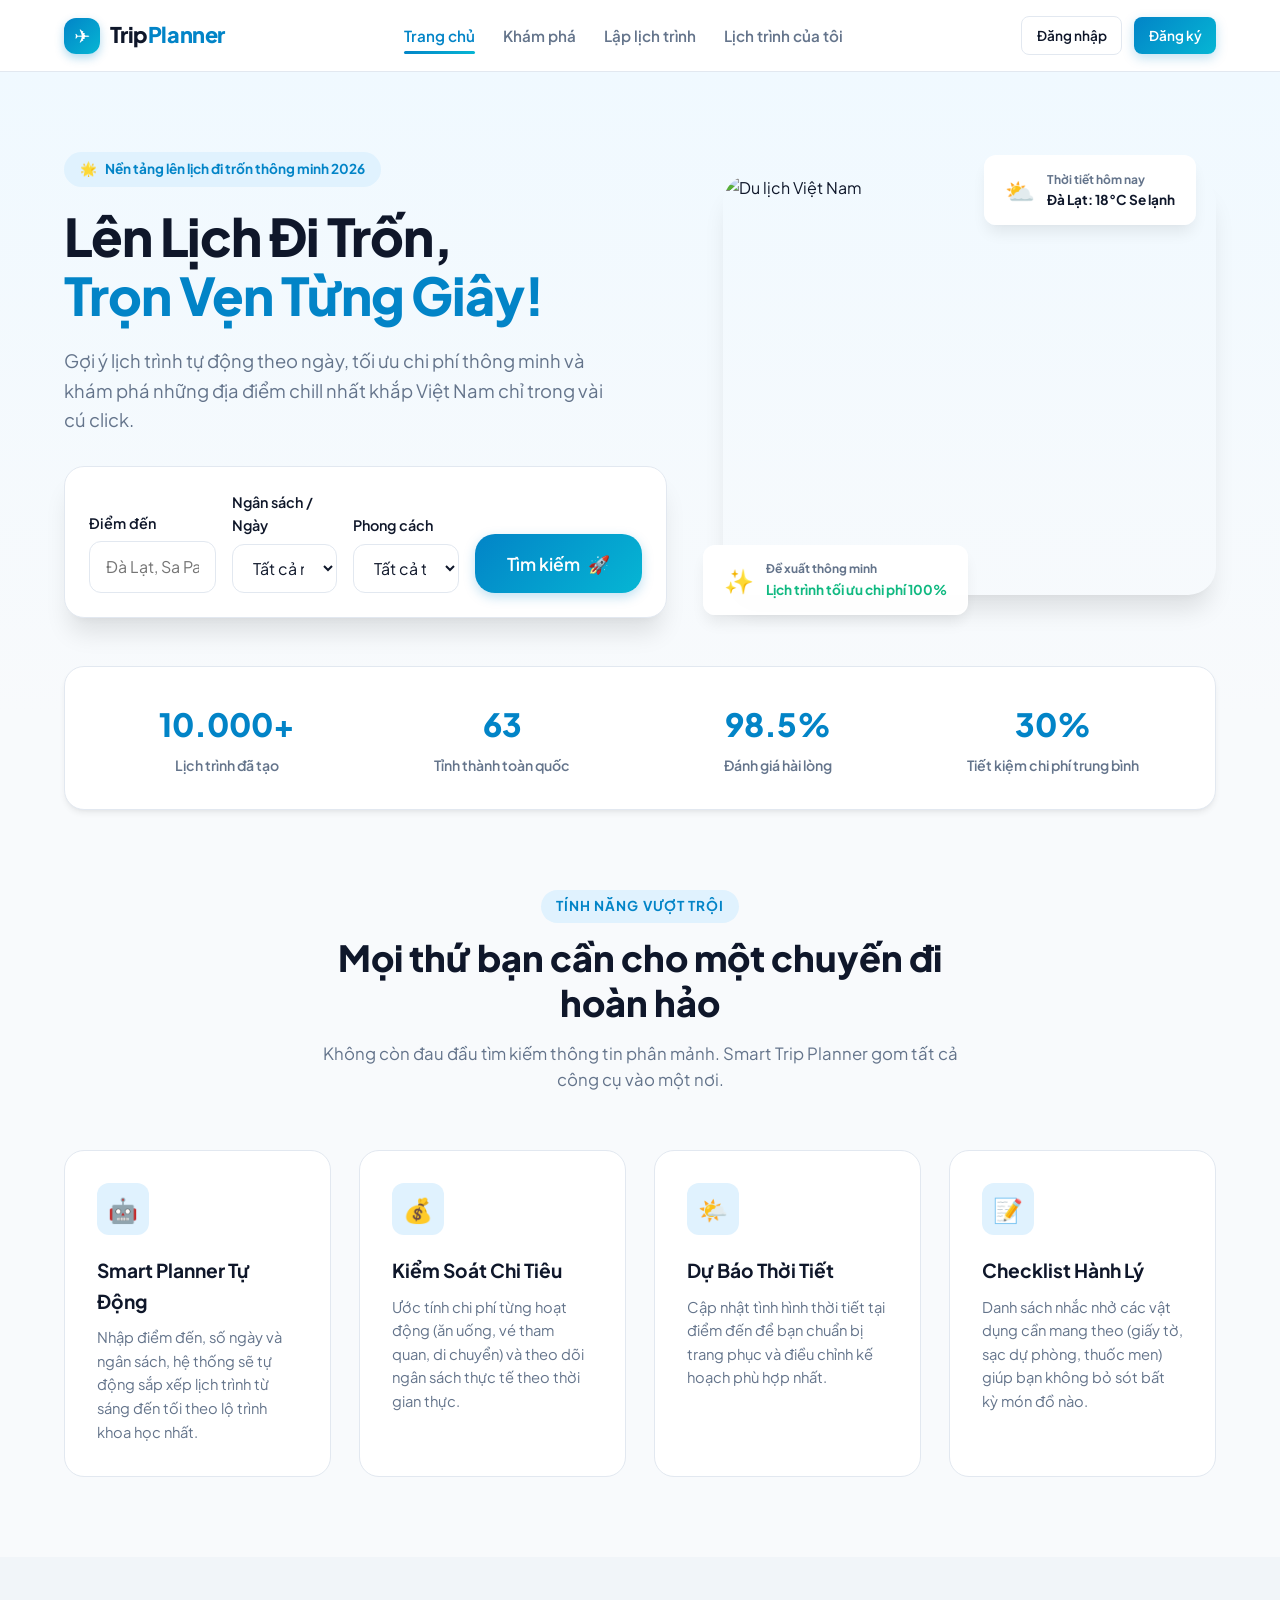
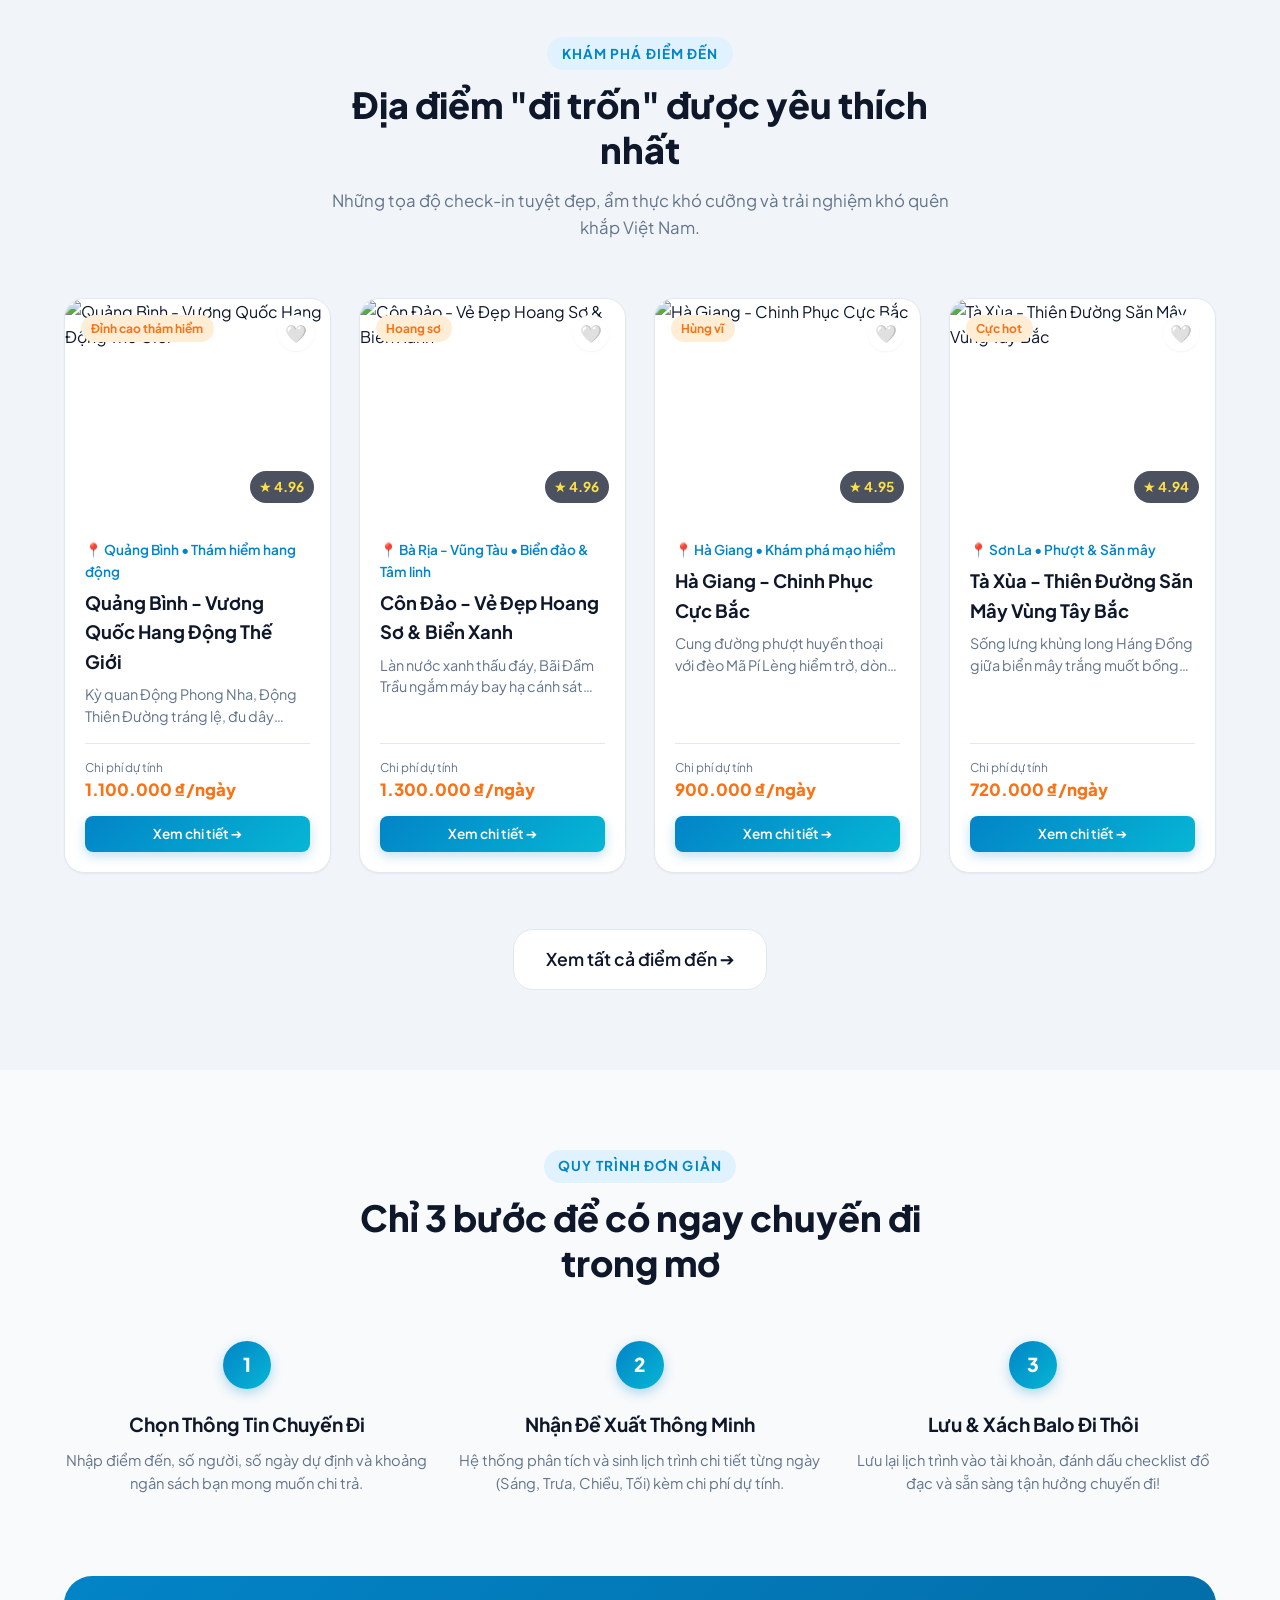
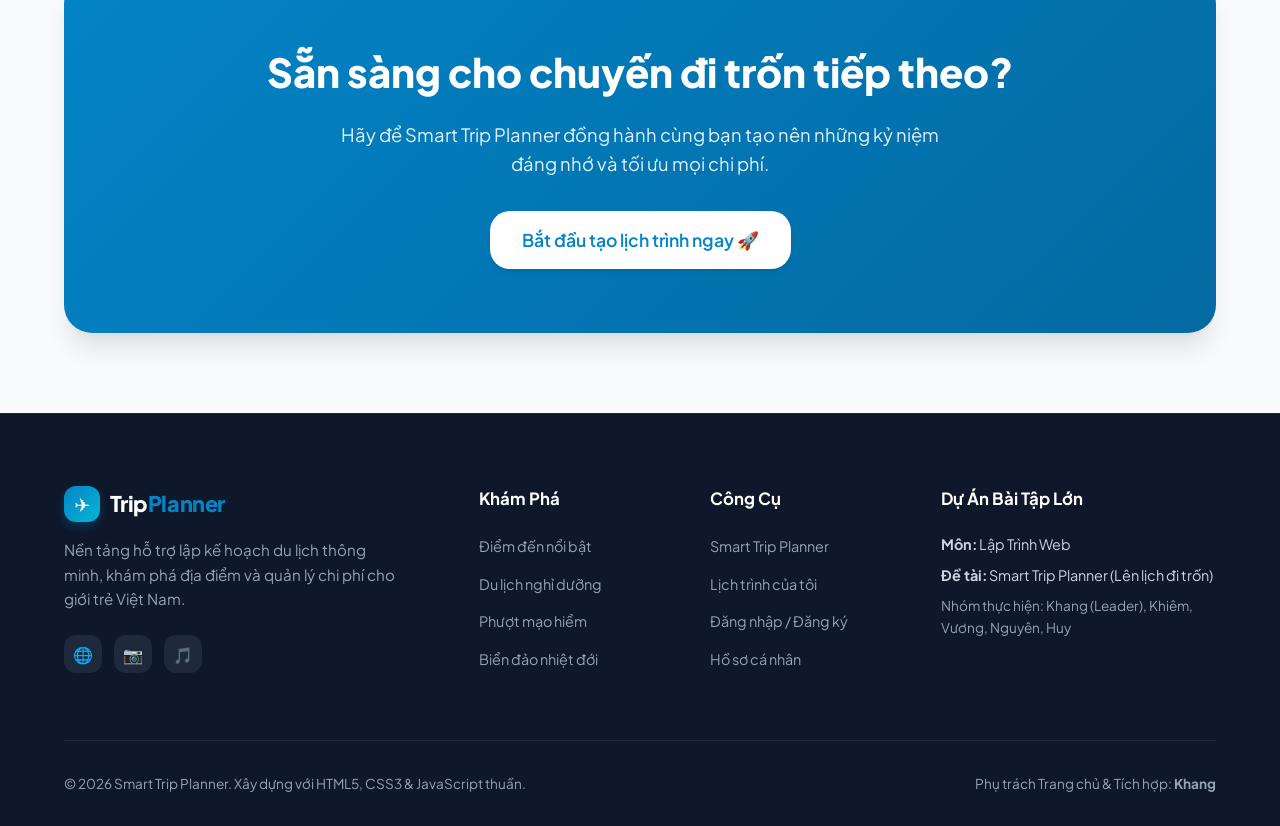
==== index.html @ 2b62d560 "Initial commit - Smart Trip Planner" ====
<!DOCTYPE html>
<html lang="vi">
<!-- ==============================================================================
     DỰ ÁN: SMART TRIP PLANNER (LÊN LỊCH ĐI TRỐN)
     FILE: index.html
     NGƯỜI PHỤ TRÁCH: Khang (Trưởng nhóm - STT 1 - Trang chủ & Quản lý Tích hợp)
     ============================================================================== -->
<head>
  <meta charset="UTF-8">
  <meta name="viewport" content="width=device-width, initial-scale=1.0">
  <meta name="description" content="Smart Trip Planner - Ứng dụng lên lịch đi trốn thông minh, gợi ý lịch trình tự động theo ngày, tối ưu chi phí và khám phá các điểm đến hot nhất Việt Nam.">
  <title>Smart Trip Planner - Lên Lịch Đi Trốn Thông Minh</title>
  
  <!-- CSS Stylesheets -->
  <link rel="stylesheet" href="assets/css/style.css">
  <link rel="stylesheet" href="assets/css/animation.css">
  <link rel="stylesheet" href="assets/css/responsive.css">
  <style>
    /* Ép khung "Điểm đến nổi bật" trang chủ hiện đúng 4 cột trên 1 hàng, không bị lệch dòng */
    #featuredGrid {
      grid-template-columns: repeat(4, 1fr) !important;
    }
    @media (max-width: 1024px) {
      #featuredGrid {
        grid-template-columns: repeat(2, 1fr) !important;
      }
    }
    @media (max-width: 480px) {
      #featuredGrid {
        grid-template-columns: 1fr !important;
      }
    }
    /* Card trong khung này hẹp hơn bình thường (4 cột/hàng) nên xếp Giá và nút dọc
       thay vì ngang, tránh bị dính chữ vào nhau */
    #featuredGrid .card-footer {
      flex-direction: column;
      align-items: stretch;
      gap: 0.75rem;
    }
    #featuredGrid .card-footer .btn {
      width: 100%;
      text-align: center;
    }
  </style>
  <link rel="stylesheet" href="assets/css/home.css">
</head>
<body>

  <!-- ================= HEADER & NAVBAR (Khang) ================= -->
  <header class="site-header" id="siteHeader">
    <div class="container">
      <nav class="navbar">
        <a href="index.html" class="brand-logo" id="brandLogo">
          <div class="logo-icon">✈️</div>
          <span>Trip<span>Planner</span></span>
        </a>

        <ul class="nav-links" id="navLinks">
          <li><a href="index.html" class="nav-link active">Trang chủ</a></li>
          <li><a href="destinations.html" class="nav-link">Khám phá</a></li>
          <li><a href="planner.html" class="nav-link">Lập lịch trình</a></li>
          <li><a href="itinerary.html" class="nav-link">Lịch trình của tôi</a></li>
          
          <!-- Mobile Actions -->
          <li class="mobile-actions">
            <a href="login.html" class="btn btn-outline btn-sm">Đăng nhập</a>
            <a href="register.html" class="btn btn-primary btn-sm">Đăng ký</a>
          </li>
        </ul>

        <div class="nav-actions">
          <!-- Populated by main.js (Auth state) -->
          <a href="login.html" class="btn btn-outline btn-sm">Đăng nhập</a>
          <a href="register.html" class="btn btn-primary btn-sm">Đăng ký</a>
        </div>

        <button class="mobile-toggle" aria-label="Toggle navigation">☰</button>
      </nav>
    </div>
  </header>

  <!-- ================= MAIN CONTENT (Khang) ================= -->
  <main>
    <!-- HERO SECTION -->
    <section class="hero-section">
      <div class="container">
        <div class="hero-wrapper">
          <div class="hero-content">
            <div class="hero-badge animate-fade-in-up">
              <span>🌟</span> Nền tảng lên lịch đi trốn thông minh 2026
            </div>
            <h1 class="hero-title animate-fade-in-up delay-100">
              Lên Lịch Đi Trốn,<br><span>Trọn Vẹn Từng Giây!</span>
            </h1>
            <p class="hero-desc animate-fade-in-up delay-200">
              Gợi ý lịch trình tự động theo ngày, tối ưu chi phí thông minh và khám phá những địa điểm chill nhất khắp Việt Nam chỉ trong vài cú click.
            </p>

            <!-- Quick Search Bar -->
            <div class="search-box-card animate-fade-in-up delay-300">
              <form id="heroSearchForm">
                <div class="search-inputs-grid">
                  <div class="form-group" style="margin-bottom: 0;">
                    <label class="form-label" for="heroDestinationInput">Điểm đến</label>
                    <input type="text" id="heroDestinationInput" class="form-control" placeholder="Đà Lạt, Sa Pa, Phú Quốc...">
                  </div>

                  <div class="form-group" style="margin-bottom: 0;">
                    <label class="form-label" for="heroBudgetSelect">Ngân sách / Ngày</label>
                    <select id="heroBudgetSelect" class="form-control">
                      <option value="">Tất cả mức giá</option>
                      <option value="700000">Dưới 700.000 đ (Tiết kiệm)</option>
                      <option value="1000000">700k - 1.000.000 đ (Vừa phải)</option>
                      <option value="2000000">Trên 1.000.000 đ (Thoải mái)</option>
                    </select>
                  </div>

                  <div class="form-group" style="margin-bottom: 0;">
                    <label class="form-label" for="heroStyleSelect">Phong cách</label>
                    <select id="heroStyleSelect" class="form-control">
                      <option value="all">Tất cả thể loại</option>
                      <option value="chill">☕ Nghỉ dưỡng / Chill</option>
                      <option value="adventure">🏍️ Khám phá / Phượt</option>
                      <option value="beach">🏖️ Biển đảo</option>
                      <option value="nature">⛰️ Thiên nhiên / Núi</option>
                    </select>
                  </div>

                  <button type="submit" class="btn btn-primary btn-lg" id="btnHeroSearch">
                    <span>Tìm kiếm</span> 🚀
                  </button>
                </div>
              </form>
            </div>
          </div>

          <!-- Hero Image Media -->
          <div class="hero-visual animate-fade-in delay-200">
            <div class="floating-card floating-card-1 animate-float">
              <span style="font-size: 1.5rem;">⛅</span>
              <div>
                <div style="color: var(--text-muted); font-size: 0.75rem;">Thời tiết hôm nay</div>
                <div style="color: var(--text-main);">Đà Lạt: 18°C Se lạnh</div>
              </div>
            </div>

            <img src="https://images.unsplash.com/photo-1528127269322-539801943592?auto=format&fit=crop&w=800&q=80" alt="Du lịch Việt Nam" class="hero-image-main">

            <div class="floating-card floating-card-2 animate-float" style="animation-delay: -2s;">
              <span style="font-size: 1.5rem;">✨</span>
              <div>
                <div style="color: var(--text-muted); font-size: 0.75rem;">Đề xuất thông minh</div>
                <div style="color: var(--secondary);">Lịch trình tối ưu chi phí 100%</div>
              </div>
            </div>
          </div>
        </div>
      </div>
    </section>

    <!-- STATS BANNER -->
    <div class="container">
      <div class="stats-bar">
        <div>
          <div class="stat-box-num">10.000+</div>
          <div class="stat-box-desc">Lịch trình đã tạo</div>
        </div>
        <div>
          <div class="stat-box-num">63</div>
          <div class="stat-box-desc">Tỉnh thành toàn quốc</div>
        </div>
        <div>
          <div class="stat-box-num">98.5%</div>
          <div class="stat-box-desc">Đánh giá hài lòng</div>
        </div>
        <div>
          <div class="stat-box-num">30%</div>
          <div class="stat-box-desc">Tiết kiệm chi phí trung bình</div>
        </div>
      </div>
    </div>

    <!-- SECTION: TÍNH NĂNG NỔI BẬT -->
    <section class="section" id="features">
      <div class="container">
        <div class="section-header">
          <div class="section-tag">Tính Năng Vượt Trội</div>
          <h2 class="section-title">Mọi thứ bạn cần cho một chuyến đi hoàn hảo</h2>
          <p class="section-subtitle">Không còn đau đầu tìm kiếm thông tin phân mảnh. Smart Trip Planner gom tất cả công cụ vào một nơi.</p>
        </div>

        <div class="destination-grid" style="grid-template-columns: repeat(auto-fit, minmax(250px, 1fr));">
          <div class="feature-card">
            <div class="feature-icon">🤖</div>
            <h3 class="feature-title">Smart Planner Tự Động</h3>
            <p class="feature-desc">Nhập điểm đến, số ngày và ngân sách, hệ thống sẽ tự động sắp xếp lịch trình từ sáng đến tối theo lộ trình khoa học nhất.</p>
          </div>

          <div class="feature-card">
            <div class="feature-icon">💰</div>
            <h3 class="feature-title">Kiểm Soát Chi Tiêu</h3>
            <p class="feature-desc">Ước tính chi phí từng hoạt động (ăn uống, vé tham quan, di chuyển) và theo dõi ngân sách thực tế theo thời gian thực.</p>
          </div>

          <div class="feature-card">
            <div class="feature-icon">🌤️</div>
            <h3 class="feature-title">Dự Báo Thời Tiết</h3>
            <p class="feature-desc">Cập nhật tình hình thời tiết tại điểm đến để bạn chuẩn bị trang phục và điều chỉnh kế hoạch phù hợp nhất.</p>
          </div>

          <div class="feature-card">
            <div class="feature-icon">📝</div>
            <h3 class="feature-title">Checklist Hành Lý</h3>
            <p class="feature-desc">Danh sách nhắc nhở các vật dụng cần mang theo (giấy tờ, sạc dự phòng, thuốc men) giúp bạn không bỏ sót bất kỳ món đồ nào.</p>
          </div>
        </div>
      </div>
    </section>

    <!-- SECTION: ĐIỂM ĐẾN NỔI BẬT -->
    <section class="section section-alt" id="featuredDestinations">
      <div class="container">
        <div class="section-header">
          <div class="section-tag">Khám Phá Điểm Đến</div>
          <h2 class="section-title">Địa điểm "đi trốn" được yêu thích nhất</h2>
          <p class="section-subtitle">Những tọa độ check-in tuyệt đẹp, ẩm thực khó cưỡng và trải nghiệm khó quên khắp Việt Nam.</p>
        </div>

        <!-- Destination Cards Render Container -->
        <div class="destination-grid" id="featuredGrid">
          <!-- Will be rendered by JavaScript from data.js -->
        </div>

        <div style="text-align: center; margin-top: 3.5rem;">
          <a href="destinations.html" class="btn btn-outline btn-lg" id="btnExploreMore">
            Xem tất cả điểm đến ➔
          </a>
        </div>
      </div>
    </section>

    <!-- SECTION: 3 BƯỚC LÊN LỊCH TRÌNH -->
    <section class="section">
      <div class="container">
        <div class="section-header">
          <div class="section-tag">Quy Trình Đơn Giản</div>
          <h2 class="section-title">Chỉ 3 bước để có ngay chuyến đi trong mơ</h2>
        </div>

        <div class="destination-grid" style="grid-template-columns: repeat(auto-fit, minmax(260px, 1fr));">
          <div class="step-item">
            <div class="step-number">1</div>
            <h3 class="feature-title">Chọn Thông Tin Chuyến Đi</h3>
            <p class="feature-desc">Nhập điểm đến, số người, số ngày dự định và khoảng ngân sách bạn mong muốn chi trả.</p>
          </div>

          <div class="step-item">
            <div class="step-number">2</div>
            <h3 class="feature-title">Nhận Đề Xuất Thông Minh</h3>
            <p class="feature-desc">Hệ thống phân tích và sinh lịch trình chi tiết từng ngày (Sáng, Trưa, Chiều, Tối) kèm chi phí dự tính.</p>
          </div>

          <div class="step-item">
            <div class="step-number">3</div>
            <h3 class="feature-title">Lưu & Xách Balo Đi Thôi</h3>
            <p class="feature-desc">Lưu lại lịch trình vào tài khoản, đánh dấu checklist đồ đạc và sẵn sàng tận hưởng chuyến đi!</p>
          </div>
        </div>
      </div>
    </section>

    <!-- SECTION: CTA BANNER -->
    <section class="section" style="padding-top: 0;">
      <div class="container">
        <div class="cta-banner">
          <h2 style="font-size: 2.5rem; font-weight: 800; margin-bottom: 1rem;">
            Sẵn sàng cho chuyến đi trốn tiếp theo?
          </h2>
          <p style="font-size: 1.15rem; max-width: 600px; margin: 0 auto 2rem auto; opacity: 0.9;">
            Hãy để Smart Trip Planner đồng hành cùng bạn tạo nên những kỷ niệm đáng nhớ và tối ưu mọi chi phí.
          </p>
          <a href="planner.html" class="btn btn-white btn-lg" id="btnCtaPlanNow">
            Bắt đầu tạo lịch trình ngay 🚀
          </a>
        </div>
      </div>
    </section>
  </main>

  <!-- ================= FOOTER (Khang) ================= -->
  <footer class="site-footer">
    <div class="container">
      <div class="footer-grid">
        <div class="footer-col footer-brand">
          <a href="index.html" class="brand-logo">
            <div class="logo-icon">✈️</div>
            <span>Trip<span>Planner</span></span>
          </a>
          <p class="footer-desc">
            Nền tảng hỗ trợ lập kế hoạch du lịch thông minh, khám phá địa điểm và quản lý chi phí cho giới trẻ Việt Nam.
          </p>
          <div class="footer-socials">
            <a href="#" class="social-btn" title="Facebook">🌐</a>
            <a href="#" class="social-btn" title="Instagram">📷</a>
            <a href="#" class="social-btn" title="TikTok">🎵</a>
          </div>
        </div>

        <div class="footer-col">
          <h4 class="footer-heading">Khám Phá</h4>
          <ul class="footer-links">
            <li><a href="destinations.html">Điểm đến nổi bật</a></li>
            <li><a href="destinations.html?category=chill">Du lịch nghỉ dưỡng</a></li>
            <li><a href="destinations.html?category=adventure">Phượt mạo hiểm</a></li>
            <li><a href="destinations.html?category=beach">Biển đảo nhiệt đới</a></li>
          </ul>
        </div>

        <div class="footer-col">
          <h4 class="footer-heading">Công Cụ</h4>
          <ul class="footer-links">
            <li><a href="planner.html">Smart Trip Planner</a></li>
            <li><a href="itinerary.html">Lịch trình của tôi</a></li>
            <li><a href="login.html">Đăng nhập / Đăng ký</a></li>
            <li><a href="profile.html">Hồ sơ cá nhân</a></li>
          </ul>
        </div>

        <div class="footer-col">
          <h4 class="footer-heading">Dự Án Bài Tập Lớn</h4>
          <p style="font-size: 0.9rem; margin-bottom: 0.5rem; color: #cbd5e1;"><strong>Môn:</strong> Lập Trình Web</p>
          <p style="font-size: 0.9rem; margin-bottom: 0.5rem; color: #cbd5e1;"><strong>Đề tài:</strong> Smart Trip Planner (Lên lịch đi trốn)</p>
          <p style="font-size: 0.85rem; color: #94a3b8;">Nhóm thực hiện: Khang (Leader), Khiêm, Vương, Nguyên, Huy</p>
        </div>
      </div>

      <div class="footer-bottom">
        <p>&copy; 2026 Smart Trip Planner. Xây dựng với HTML5, CSS3 & JavaScript thuần.</p>
        <p>Phụ trách Trang chủ & Tích hợp: <strong>Khang</strong></p>
      </div>
    </div>
  </footer>

  <!-- Scripts -->
  <script src="assets/js/data.js"></script>
  <script src="assets/js/main.js"></script>
  <script>
    // Render featured destinations with favorite toggle
    document.addEventListener('DOMContentLoaded', async () => {
      const grid = document.getElementById('featuredGrid');
      if (!grid || !window.TripDataService) return;

      grid.innerHTML = '<p style="text-align:center; color: var(--text-muted); grid-column: 1 / -1;">Đang tải dữ liệu...</p>';

      // Lấy 4 điểm đến có rating cao nhất để làm nổi bật trên trang chủ
      const allDestinations = await TripDataService.getAllDestinations();
      const destinations = [...allDestinations]
        .sort((a, b) => b.rating - a.rating)
        .slice(0, 4);

      const favIds = await TripDataService.getFavorites();

      grid.innerHTML = destinations.map(item => {
        const isFav = Array.isArray(favIds) && favIds.includes(item.id);
        return `
          <article class="card destination-card hover-lift animate-fade-in">
            <div class="card-media">
              <span class="badge badge-accent card-badge">${escapeHtml(item.badge)}</span>
              <button class="btn-fav card-fav-btn ${isFav ? 'active' : ''}" onclick="toggleFavCard(event, '${item.id}')" title="Thêm vào yêu thích">
                ${isFav ? '❤️' : '🤍'}
              </button>
              <span class="card-rating">★ ${item.rating}</span>
              <img src="${item.image}" alt="${escapeHtml(item.name)}" loading="lazy">
            </div>
            <div class="card-body">
              <div class="card-location">📍 ${escapeHtml(item.city)} &bull; ${escapeHtml(item.categoryName)}</div>
              <h3 class="card-title">${escapeHtml(item.name)}</h3>
              <p class="card-desc">${escapeHtml(item.description)}</p>
              <div class="card-footer">
                <div class="card-price">
                  <span class="price-label">Chi phí dự tính</span>
                  <span class="price-value">${formatVND(item.avgCostPerDay)}/ngày</span>
                </div>
                <a href="destination-detail.html?id=${item.id}" class="btn btn-primary btn-sm">Xem chi tiết ➔</a>
              </div>
            </div>
          </article>
        `;
      }).join('');
    });

    async function toggleFavCard(e, destId) {
      e.preventDefault();
      e.stopPropagation();
      const btn = e.currentTarget;
      const isNowFav = await TripDataService.toggleFavorite(destId);
      btn.classList.toggle('active', isNowFav);
      btn.innerHTML = isNowFav ? '❤️' : '🤍';
      showToast(isNowFav ? 'Đã thêm vào danh sách yêu thích!' : 'Đã xóa khỏi danh sách yêu thích!', 'info');
    }
  </script>
</body>
</html>
---- assets/css/style.css ----
/**
 * ==============================================================================
 * DỰ ÁN: SMART TRIP PLANNER (LÊN LỊCH ĐI TRỐN)
 * FILE: assets/css/style.css
 * NGƯỜI PHỤ TRÁCH: Khang (Trưởng nhóm - STT 1 - Kiến trúc & CSS Design System)
 * ==============================================================================
 * Định nghĩa toàn bộ Design System, màu sắc, typography, components:
 * Buttons, Cards, Modals, Forms, Gallery, Weather Widget, Star Ratings,
 * Checklist, Expense Tracker và Tối ưu In ấn (@media print).
 */

@import url('https://fonts.googleapis.com/css2?family=Plus+Jakarta+Sans:ital,wght@0,300;0,400;0,500;0,600;0,700;0,800;1,400&display=swap');

/* --- CSS VARIABLES & TOKENS --- */
:root {
  /* Brand Colors */
  --primary: #0284c7;
  --primary-hover: #0369a1;
  --primary-light: #e0f2fe;
  --primary-gradient: linear-gradient(135deg, #0284c7 0%, #06b6d4 100%);
  
  --secondary: #10b981;
  --secondary-hover: #059669;
  --secondary-light: #d1fae5;
  
  --accent: #f97316;
  --accent-hover: #ea580c;
  --accent-light: #ffedd5;
  
  /* Neutral Colors */
  --bg-main: #f8fafc;
  --bg-surface: #ffffff;
  --bg-alt: #f1f5f9;
  
  --text-main: #0f172a;
  --text-muted: #64748b;
  --text-subtle: #94a3b8;
  --text-white: #ffffff;
  
  --border-light: #e2e8f0;
  --border-focus: #38bdf8;
  
  /* Status Colors */
  --success: #22c55e;
  --warning: #f59e0b;
  --danger: #ef4444;
  --info: #3b82f6;

  /* Typography */
  --font-family: 'Plus Jakarta Sans', system-ui, -apple-system, BlinkMacSystemFont, 'Segoe UI', Roboto, sans-serif;
  
  /* Spacing */
  --container-max: 1200px;
  --header-height: 72px;
  --radius-sm: 8px;
  --radius-md: 12px;
  --radius-lg: 20px;
  --radius-full: 9999px;

  /* Shadows */
  --shadow-sm: 0 1px 2px 0 rgb(0 0 0 / 0.05);
  --shadow-md: 0 4px 6px -1px rgb(0 0 0 / 0.07), 0 2px 4px -2px rgb(0 0 0 / 0.05);
  --shadow-lg: 0 10px 15px -3px rgb(0 0 0 / 0.08), 0 4px 6px -4px rgb(0 0 0 / 0.03);
  --shadow-xl: 0 20px 25px -5px rgb(0 0 0 / 0.1), 0 8px 10px -6px rgb(0 0 0 / 0.04);
  --shadow-card-hover: 0 20px 30px -10px rgba(2, 132, 199, 0.15);

  /* Transitions */
  --transition-fast: 0.15s ease;
  --transition-normal: 0.25s cubic-bezier(0.4, 0, 0.2, 1);
  --transition-slow: 0.4s cubic-bezier(0.4, 0, 0.2, 1);
}

/* --- RESET & BASE STYLES --- */
*, *::before, *::after {
  box-sizing: border-box;
  margin: 0;
  padding: 0;
}

html {
  scroll-behavior: smooth;
  font-size: 16px;
}

body {
  font-family: var(--font-family);
  background-color: var(--bg-main);
  color: var(--text-main);
  line-height: 1.6;
  -webkit-font-smoothing: antialiased;
  -moz-osx-font-smoothing: grayscale;
  min-height: 100vh;
  display: flex;
  flex-direction: column;
}

main {
  flex: 1;
}

a {
  color: inherit;
  text-decoration: none;
  transition: color var(--transition-fast);
}

img {
  max-width: 100%;
  height: auto;
  display: block;
}

button, input, select, textarea {
  font: inherit;
}

button {
  cursor: pointer;
  border: none;
  background: none;
}

ul, ol {
  list-style: none;
}

/* --- LAYOUT UTILITIES --- */
.container {
  width: 100%;
  max-width: var(--container-max);
  margin-left: auto;
  margin-right: auto;
  padding-left: 1.5rem;
  padding-right: 1.5rem;
}

.section {
  padding: 5rem 0;
}

.section-alt {
  background-color: var(--bg-alt);
}

.section-header {
  text-align: center;
  max-width: 640px;
  margin: 0 auto 3.5rem auto;
}

.section-tag {
  display: inline-block;
  font-size: 0.85rem;
  font-weight: 700;
  text-transform: uppercase;
  letter-spacing: 0.08em;
  color: var(--primary);
  background-color: var(--primary-light);
  padding: 0.35rem 0.9rem;
  border-radius: var(--radius-full);
  margin-bottom: 0.75rem;
}

.section-title {
  font-size: 2.25rem;
  font-weight: 800;
  line-height: 1.25;
  color: var(--text-main);
  margin-bottom: 1rem;
}

.section-subtitle {
  font-size: 1.05rem;
  color: var(--text-muted);
  line-height: 1.6;
}

/* --- BUTTONS --- */
.btn {
  display: inline-flex;
  align-items: center;
  justify-content: center;
  gap: 0.5rem;
  font-weight: 600;
  font-size: 0.95rem;
  padding: 0.75rem 1.5rem;
  border-radius: var(--radius-md);
  transition: all var(--transition-normal);
  text-align: center;
  white-space: nowrap;
}

.btn-primary {
  background: var(--primary-gradient);
  color: var(--text-white);
  box-shadow: 0 4px 12px rgba(2, 132, 199, 0.25);
}

.btn-primary:hover {
  background: linear-gradient(135deg, #0369a1 0%, #0891b2 100%);
  box-shadow: 0 6px 20px rgba(2, 132, 199, 0.35);
  transform: translateY(-2px);
}

.btn-secondary {
  background-color: var(--secondary);
  color: var(--text-white);
  box-shadow: 0 4px 12px rgba(16, 185, 129, 0.25);
}

.btn-secondary:hover {
  background-color: var(--secondary-hover);
  transform: translateY(-2px);
}

.btn-accent {
  background-color: var(--accent);
  color: var(--text-white);
  box-shadow: 0 4px 12px rgba(249, 115, 22, 0.3);
}

.btn-accent:hover {
  background-color: var(--accent-hover);
  transform: translateY(-2px);
}

.btn-outline {
  border: 1.5px solid var(--border-light);
  background-color: var(--bg-surface);
  color: var(--text-main);
}

.btn-outline:hover {
  border-color: var(--primary);
  color: var(--primary);
  background-color: var(--primary-light);
}

.btn-white {
  background-color: #ffffff;
  color: var(--primary);
  box-shadow: var(--shadow-md);
}

.btn-white:hover {
  background-color: #f8fafc;
  transform: translateY(-2px);
  box-shadow: var(--shadow-lg);
}

.btn-sm {
  padding: 0.45rem 0.9rem;
  font-size: 0.85rem;
  border-radius: var(--radius-sm);
}

.btn-lg {
  padding: 0.95rem 2rem;
  font-size: 1.1rem;
  border-radius: var(--radius-lg);
}

/* Nút Thả Tim Yêu Thích */
.btn-fav {
  width: 36px;
  height: 36px;
  border-radius: var(--radius-full);
  background: rgba(255, 255, 255, 0.9);
  backdrop-filter: blur(4px);
  color: #94a3b8;
  display: flex;
  align-items: center;
  justify-content: center;
  font-size: 1.1rem;
  transition: all var(--transition-fast);
  box-shadow: var(--shadow-sm);
  z-index: 5;
}

.btn-fav:hover {
  transform: scale(1.15);
  color: #ef4444;
}

.btn-fav.active {
  color: #ef4444;
  background: #ffffff;
  box-shadow: 0 4px 12px rgba(239, 68, 68, 0.3);
}

/* --- BADGES & TAGS --- */
.badge {
  display: inline-flex;
  align-items: center;
  gap: 0.3rem;
  font-size: 0.75rem;
  font-weight: 700;
  padding: 0.25rem 0.65rem;
  border-radius: var(--radius-full);
}

.badge-primary { background: var(--primary-light); color: var(--primary); }
.badge-secondary { background: var(--secondary-light); color: var(--secondary); }
.badge-accent { background: var(--accent-light); color: var(--accent); }
.badge-warning { background: #fef3c7; color: #b45309; }

/* --- HEADER & NAVBAR --- */
.site-header {
  position: sticky;
  top: 0;
  z-index: 1000;
  background-color: rgba(255, 255, 255, 0.95);
  backdrop-filter: blur(12px);
  border-bottom: 1px solid var(--border-light);
  height: var(--header-height);
  display: flex;
  align-items: center;
  transition: all var(--transition-normal);
}

.site-header.scrolled {
  box-shadow: var(--shadow-md);
  height: 64px;
}

.navbar {
  display: flex;
  align-items: center;
  justify-content: space-between;
  width: 100%;
}

.brand-logo {
  display: flex;
  align-items: center;
  gap: 0.6rem;
  font-size: 1.35rem;
  font-weight: 800;
  color: var(--text-main);
  letter-spacing: -0.02em;
}

.brand-logo .logo-icon {
  width: 36px;
  height: 36px;
  background: var(--primary-gradient);
  color: white;
  border-radius: var(--radius-md);
  display: flex;
  align-items: center;
  justify-content: center;
  font-size: 1.2rem;
  box-shadow: 0 4px 10px rgba(2, 132, 199, 0.3);
}

.brand-logo span span {
  color: var(--primary);
}

.nav-links {
  display: flex;
  align-items: center;
  gap: 1.75rem;
}

.nav-link {
  font-weight: 600;
  font-size: 0.95rem;
  color: var(--text-muted);
  position: relative;
  padding: 0.3rem 0;
}

.nav-link:hover, .nav-link.active {
  color: var(--primary);
}

.nav-link.active::after {
  content: '';
  position: absolute;
  bottom: -4px;
  left: 0;
  width: 100%;
  height: 2.5px;
  background: var(--primary-gradient);
  border-radius: var(--radius-full);
}

.nav-actions {
  display: flex;
  align-items: center;
  gap: 0.75rem;
}

.user-menu-btn {
  display: flex;
  align-items: center;
  gap: 0.5rem;
  padding: 0.35rem 0.75rem;
  background-color: var(--bg-alt);
  border-radius: var(--radius-full);
  font-weight: 600;
  font-size: 0.9rem;
}

.user-avatar {
  width: 32px;
  height: 32px;
  border-radius: var(--radius-full);
  background: var(--primary-gradient);
  color: white;
  display: flex;
  align-items: center;
  justify-content: center;
  font-weight: 700;
  font-size: 0.85rem;
}

.mobile-toggle {
  display: none;
  font-size: 1.5rem;
  color: var(--text-main);
  background: none;
  padding: 0.4rem;
}

.mobile-actions {
  display: none;
}

/* --- FOOTER --- */
.site-footer {
  background-color: #0f172a;
  color: #94a3b8;
  padding: 4.5rem 0 2rem 0;
  border-top: 1px solid #1e293b;
  margin-top: auto;
}

.footer-grid {
  display: grid;
  grid-template-columns: 2fr 1fr 1fr 1.5fr;
  gap: 3rem;
  margin-bottom: 3.5rem;
}

.footer-brand .brand-logo {
  color: #ffffff;
  margin-bottom: 1rem;
}

.footer-desc {
  font-size: 0.95rem;
  line-height: 1.6;
  margin-bottom: 1.5rem;
  max-width: 340px;
}

.footer-heading {
  color: #ffffff;
  font-size: 1.05rem;
  font-weight: 700;
  margin-bottom: 1.25rem;
}

.footer-links li {
  margin-bottom: 0.75rem;
}

.footer-links a {
  font-size: 0.9rem;
  color: #94a3b8;
  transition: color var(--transition-fast);
}

.footer-links a:hover {
  color: #38bdf8;
  padding-left: 4px;
}

.footer-socials {
  display: flex;
  gap: 0.75rem;
}

.social-btn {
  width: 38px;
  height: 38px;
  border-radius: var(--radius-md);
  background-color: #1e293b;
  color: #ffffff;
  display: flex;
  align-items: center;
  justify-content: center;
  transition: all var(--transition-fast);
}

.social-btn:hover {
  background-color: var(--primary);
  transform: translateY(-3px);
}

.footer-bottom {
  padding-top: 2rem;
  border-top: 1px solid #1e293b;
  display: flex;
  align-items: center;
  justify-content: space-between;
  font-size: 0.85rem;
}

/* --- CARDS & GRID COMPONENTS --- */
.card {
  background-color: var(--bg-surface);
  border-radius: var(--radius-lg);
  border: 1px solid var(--border-light);
  overflow: hidden;
  box-shadow: var(--shadow-sm);
  transition: all var(--transition-normal);
}

.card:hover {
  transform: translateY(-5px);
  box-shadow: var(--shadow-card-hover);
  border-color: #bae6fd;
}

.destination-grid {
  display: grid;
  grid-template-columns: repeat(auto-fill, minmax(280px, 1fr));
  gap: 1.75rem;
}

.destination-card {
  position: relative;
  display: flex;
  flex-direction: column;
}

.destination-card .card-media {
  position: relative;
  height: 220px;
  overflow: hidden;
}

.destination-card .card-media img {
  width: 100%;
  height: 100%;
  object-fit: cover;
  transition: transform var(--transition-slow);
}

.destination-card:hover .card-media img {
  transform: scale(1.06);
}

.destination-card .card-badge {
  position: absolute;
  top: 1rem;
  left: 1rem;
  z-index: 2;
}

.destination-card .card-fav-btn {
  position: absolute;
  top: 1rem;
  right: 1rem;
}

.destination-card .card-rating {
  position: absolute;
  bottom: 1rem;
  right: 1rem;
  background-color: rgba(15, 23, 42, 0.75);
  backdrop-filter: blur(6px);
  color: #fde047;
  font-weight: 700;
  font-size: 0.85rem;
  padding: 0.3rem 0.6rem;
  border-radius: var(--radius-full);
  display: flex;
  align-items: center;
  gap: 0.25rem;
}

.destination-card .card-body {
  padding: 1.25rem;
  display: flex;
  flex-direction: column;
  flex: 1;
}

.destination-card .card-location {
  display: flex;
  align-items: center;
  gap: 0.35rem;
  font-size: 0.85rem;
  color: var(--primary);
  font-weight: 600;
  margin-bottom: 0.35rem;
}

.destination-card .card-title {
  font-size: 1.15rem;
  font-weight: 700;
  margin-bottom: 0.5rem;
  color: var(--text-main);
}

.destination-card .card-desc {
  font-size: 0.9rem;
  color: var(--text-muted);
  line-height: 1.5;
  margin-bottom: 1rem;
  display: -webkit-box;
  -webkit-line-clamp: 2;
  -webkit-box-orient: vertical;
  overflow: hidden;
}

.destination-card .card-footer {
  margin-top: auto;
  padding-top: 0.85rem;
  border-top: 1px solid var(--border-light);
  display: flex;
  align-items: center;
  justify-content: space-between;
}

.destination-card .card-price {
  display: flex;
  flex-direction: column;
}

.destination-card .price-label {
  font-size: 0.75rem;
  color: var(--text-muted);
}

.destination-card .price-value {
  font-size: 1.05rem;
  font-weight: 800;
  color: var(--accent);
}

/* --- FORMS & INPUTS --- */
.form-group {
  margin-bottom: 1.25rem;
  display: flex;
  flex-direction: column;
  gap: 0.4rem;
}

.form-label {
  font-size: 0.9rem;
  font-weight: 600;
  color: var(--text-main);
}

.form-control {
  width: 100%;
  padding: 0.75rem 1rem;
  border: 1.5px solid var(--border-light);
  border-radius: var(--radius-md);
  background-color: var(--bg-surface);
  color: var(--text-main);
  transition: all var(--transition-fast);
  outline: none;
}

.form-control:focus {
  border-color: var(--border-focus);
  box-shadow: 0 0 0 3px rgba(56, 189, 248, 0.2);
}

/* --- STAR RATING COMPONENT --- */
.star-rating {
  display: inline-flex;
  gap: 0.35rem;
  font-size: 1.5rem;
  cursor: pointer;
  color: #cbd5e1;
}

.star-rating .star {
  transition: color var(--transition-fast);
}

.star-rating .star:hover,
.star-rating .star.selected {
  color: #f59e0b;
}

/* --- CHECKLIST COMPONENT --- */
.checklist-item {
  display: flex;
  align-items: center;
  gap: 0.75rem;
  padding: 0.75rem 1rem;
  background: var(--bg-surface);
  border: 1px solid var(--border-light);
  border-radius: var(--radius-md);
  margin-bottom: 0.6rem;
  transition: all var(--transition-fast);
}

.checklist-item.checked {
  background: var(--bg-alt);
  opacity: 0.7;
}

.checklist-item.checked .checklist-text {
  text-decoration: line-through;
  color: var(--text-muted);
}

.checklist-checkbox {
  width: 20px;
  height: 20px;
  accent-color: var(--secondary);
  cursor: pointer;
}

.progress-bar-wrap {
  background: #e2e8f0;
  border-radius: var(--radius-full);
  height: 10px;
  overflow: hidden;
  margin: 1rem 0;
}

.progress-bar-fill {
  height: 100%;
  background: var(--secondary);
  transition: width 0.4s ease;
}

/* --- PRINT OPTIMIZATION --- */
@media print {
  .site-header, .site-footer, .btn, .nav-actions, .mobile-toggle, .toast-container {
    display: none !important;
  }

  body {
    background: #ffffff !important;
    color: #000000 !important;
  }

  .container {
    max-width: 100% !important;
    padding: 0 !important;
  }

  .card, .itinerary-card, .result-day-card {
    box-shadow: none !important;
    border: 1px solid #cccccc !important;
    break-inside: avoid;
  }
}
---- assets/css/animation.css ----
/* ==========================================================================
   SMART TRIP PLANNER - ANIMATION SYSTEM
   Thành viên: Khang & Nhóm
   Hiệu ứng chuyển động mượt mà cho UI
   ========================================================================== */

@keyframes fadeIn {
  from {
    opacity: 0;
  }
  to {
    opacity: 1;
  }
}

@keyframes fadeInUp {
  from {
    opacity: 0;
    transform: translateY(24px);
  }
  to {
    opacity: 1;
    transform: translateY(0);
  }
}

@keyframes fadeInDown {
  from {
    opacity: 0;
    transform: translateY(-20px);
  }
  to {
    opacity: 1;
    transform: translateY(0);
  }
}

@keyframes floatSlow {
  0%, 100% {
    transform: translateY(0);
  }
  50% {
    transform: translateY(-10px);
  }
}

@keyframes pulseSoft {
  0%, 100% {
    transform: scale(1);
    opacity: 1;
  }
  50% {
    transform: scale(1.04);
    opacity: 0.9;
  }
}

@keyframes spin {
  from {
    transform: rotate(0deg);
  }
  to {
    transform: rotate(360deg);
  }
}

@keyframes slideUpToast {
  from {
    opacity: 0;
    transform: translateY(20px);
  }
  to {
    opacity: 1;
    transform: translateY(0);
  }
}

@keyframes shimmer {
  0% {
    background-position: -200% 0;
  }
  100% {
    background-position: 200% 0;
  }
}

/* --- ANIMATION UTILITY CLASSES --- */
.animate-fade-in {
  animation: fadeIn 0.5s ease forwards;
}

.animate-fade-in-up {
  animation: fadeInUp 0.6s cubic-bezier(0.16, 1, 0.3, 1) forwards;
}

.animate-float {
  animation: floatSlow 4s ease-in-out infinite;
}

.animate-pulse-soft {
  animation: pulseSoft 2.5s ease-in-out infinite;
}

.animate-spin {
  animation: spin 1s linear infinite;
}

/* Stagger Animation Delays */
.delay-100 { animation-delay: 100ms; }
.delay-200 { animation-delay: 200ms; }
.delay-300 { animation-delay: 300ms; }
.delay-400 { animation-delay: 400ms; }
.delay-500 { animation-delay: 500ms; }

/* Micro-interactions */
.hover-lift {
  transition: transform var(--transition-normal), box-shadow var(--transition-normal);
}

.hover-lift:hover {
  transform: translateY(-4px);
  box-shadow: var(--shadow-lg);
}

.hover-scale {
  transition: transform var(--transition-fast);
}

.hover-scale:hover {
  transform: scale(1.03);
}
---- assets/css/responsive.css ----
/* ==========================================================================
   SMART TRIP PLANNER - RESPONSIVE STYLES
   Thành viên: Khang & Nhóm
   Tương thích hoàn hảo trên Desktop, Tablet và Mobile
   ========================================================================== */

/* --- TABLET & SMALL DESKTOP (<= 1024px) --- */
@media (max-width: 1024px) {
  .section {
    padding: 3.5rem 0;
  }

  .footer-grid {
    grid-template-columns: 1.5fr 1fr 1fr;
    gap: 2rem;
  }

  .footer-grid .footer-col:last-child {
    grid-column: span 3;
  }
}

/* --- MOBILE & TABLET (<= 768px) --- */
@media (max-width: 768px) {
  :root {
    --header-height: 64px;
  }

  .section-title {
    font-size: 1.75rem;
  }

  .section-subtitle {
    font-size: 0.95rem;
  }

  /* Mobile Navbar */
  .mobile-toggle {
    display: block;
  }

  .nav-links {
    position: fixed;
    top: var(--header-height);
    left: 0;
    width: 100%;
    background-color: var(--bg-surface);
    flex-direction: column;
    padding: 1.5rem;
    gap: 1.25rem;
    border-bottom: 1px solid var(--border-light);
    box-shadow: var(--shadow-lg);
    transform: translateY(-150%);
    opacity: 0;
    pointer-events: none;
    transition: all var(--transition-normal);
  }

  .nav-links.active {
    transform: translateY(0);
    opacity: 1;
    pointer-events: auto;
  }

  .nav-link {
    font-size: 1.05rem;
    width: 100%;
    padding: 0.5rem 0;
  }

  .nav-actions {
    display: none; /* Can be placed inside mobile menu if opened */
  }

  .nav-links .mobile-actions {
    display: flex;
    flex-direction: column;
    width: 100%;
    gap: 0.75rem;
    margin-top: 1rem;
    padding-top: 1rem;
    border-top: 1px solid var(--border-light);
  }

  /* Grid Adjustments */
  .destination-grid {
    grid-template-columns: 1fr;
    gap: 1.25rem;
  }

  .footer-grid {
    grid-template-columns: 1fr;
    gap: 2rem;
  }

  .footer-grid .footer-col:last-child {
    grid-column: auto;
  }

  .footer-bottom {
    flex-direction: column;
    gap: 1rem;
    text-align: center;
  }

  /* Buttons */
  .btn-lg {
    padding: 0.8rem 1.5rem;
    font-size: 1rem;
  }

  .toast-container {
    left: 1rem;
    right: 1rem;
    bottom: 1rem;
  }

  .toast {
    min-width: unset;
    width: 100%;
  }
}

/* --- SMALL MOBILE (<= 480px) --- */
@media (max-width: 480px) {
  .section-title {
    font-size: 1.5rem;
  }

  .container {
    padding-left: 1rem;
    padding-right: 1rem;
  }

  .brand-logo {
    font-size: 1.15rem;
  }

  .brand-logo .logo-icon {
    width: 32px;
    height: 32px;
    font-size: 1rem;
  }
}
---- assets/css/home.css ----
/**
 * ==============================================================================
 * DỰ ÁN: SMART TRIP PLANNER (LÊN LỊCH ĐI TRỐN)
 * FILE: assets/css/home.css
 * NGƯỜI PHỤ TRÁCH: Khang (Trưởng nhóm - STT 1)
 * ==============================================================================
 * Định nghĩa giao diện chuyên biệt cho Trang Chủ (index.html):
 * Hero banner, Search box, Floating widgets, Stats banner, Features, CTA.
 */

/* --- HERO SECTION --- */
.hero-section {
  position: relative;
  padding: 5rem 0 6rem 0;
  background: linear-gradient(180deg, #f0f9ff 0%, #f8fafc 100%);
  overflow: hidden;
}

.hero-wrapper {
  display: grid;
  grid-template-columns: 1.1fr 0.9fr;
  gap: 3.5rem;
  align-items: center;
}

.hero-content {
  z-index: 2;
}

.hero-badge {
  display: inline-flex;
  align-items: center;
  gap: 0.5rem;
  background-color: var(--primary-light);
  color: var(--primary);
  font-size: 0.85rem;
  font-weight: 700;
  padding: 0.4rem 1rem;
  border-radius: var(--radius-full);
  margin-bottom: 1.25rem;
}

.hero-title {
  font-size: 3.25rem;
  font-weight: 800;
  line-height: 1.15;
  color: var(--text-main);
  margin-bottom: 1.25rem;
  letter-spacing: -0.02em;
}

.hero-title span {
  color: var(--primary);
  position: relative;
}

.hero-desc {
  font-size: 1.15rem;
  color: var(--text-muted);
  margin-bottom: 2rem;
  line-height: 1.6;
  max-width: 540px;
}

/* Hero Search Card */
.search-box-card {
  background: #ffffff;
  padding: 1.5rem;
  border-radius: var(--radius-lg);
  box-shadow: var(--shadow-xl);
  border: 1px solid var(--border-light);
  margin-top: 1.5rem;
}

.search-inputs-grid {
  display: grid;
  grid-template-columns: 1.2fr 1fr 1fr auto;
  gap: 1rem;
  align-items: flex-end;
}

/* Hero Visual Media */
.hero-visual {
  position: relative;
  z-index: 1;
}

.hero-image-main {
  border-radius: 28px;
  box-shadow: var(--shadow-xl);
  width: 100%;
  height: 420px;
  object-fit: cover;
}

.floating-card {
  position: absolute;
  background: rgba(255, 255, 255, 0.95);
  backdrop-filter: blur(10px);
  padding: 0.85rem 1.25rem;
  border-radius: var(--radius-md);
  box-shadow: var(--shadow-lg);
  border: 1px solid rgba(255, 255, 255, 0.8);
  display: flex;
  align-items: center;
  gap: 0.75rem;
  font-size: 0.85rem;
  font-weight: 700;
  z-index: 3;
}

.floating-card-1 {
  top: -20px;
  right: 20px;
}

.floating-card-2 {
  bottom: -20px;
  left: -20px;
}

/* Stats Banner */
.stats-bar {
  display: grid;
  grid-template-columns: repeat(auto-fit, minmax(200px, 1fr));
  gap: 2rem;
  background: var(--bg-surface);
  border: 1px solid var(--border-light);
  border-radius: var(--radius-lg);
  padding: 2rem 2.5rem;
  box-shadow: var(--shadow-md);
  margin-top: -3rem;
  position: relative;
  z-index: 10;
  text-align: center;
}

.stat-box-num {
  font-size: 2rem;
  font-weight: 800;
  color: var(--primary);
  margin-bottom: 0.25rem;
}

.stat-box-desc {
  font-size: 0.88rem;
  color: var(--text-muted);
  font-weight: 600;
}

/* Features */
.feature-card {
  background-color: var(--bg-surface);
  padding: 2rem;
  border-radius: var(--radius-lg);
  border: 1px solid var(--border-light);
  transition: all var(--transition-normal);
}

.feature-card:hover {
  transform: translateY(-6px);
  border-color: #bae6fd;
  box-shadow: var(--shadow-card-hover);
}

.feature-icon {
  width: 52px;
  height: 52px;
  border-radius: var(--radius-md);
  background: var(--primary-light);
  color: var(--primary);
  display: flex;
  align-items: center;
  justify-content: center;
  font-size: 1.5rem;
  margin-bottom: 1.25rem;
}

.feature-title {
  font-size: 1.2rem;
  font-weight: 700;
  margin-bottom: 0.6rem;
}

.feature-desc {
  font-size: 0.92rem;
  color: var(--text-muted);
  line-height: 1.6;
}

/* Steps */
.step-item {
  display: flex;
  flex-direction: column;
  align-items: center;
  text-align: center;
  position: relative;
}

.step-number {
  width: 48px;
  height: 48px;
  border-radius: var(--radius-full);
  background: var(--primary-gradient);
  color: white;
  font-weight: 800;
  font-size: 1.2rem;
  display: flex;
  align-items: center;
  justify-content: center;
  margin-bottom: 1.25rem;
  box-shadow: 0 4px 12px rgba(2, 132, 199, 0.3);
}

/* CTA */
.cta-banner {
  background: linear-gradient(135deg, #0284c7 0%, #0369a1 100%);
  color: white;
  border-radius: 28px;
  padding: 4rem 3rem;
  text-align: center;
  box-shadow: var(--shadow-xl);
  position: relative;
  overflow: hidden;
}
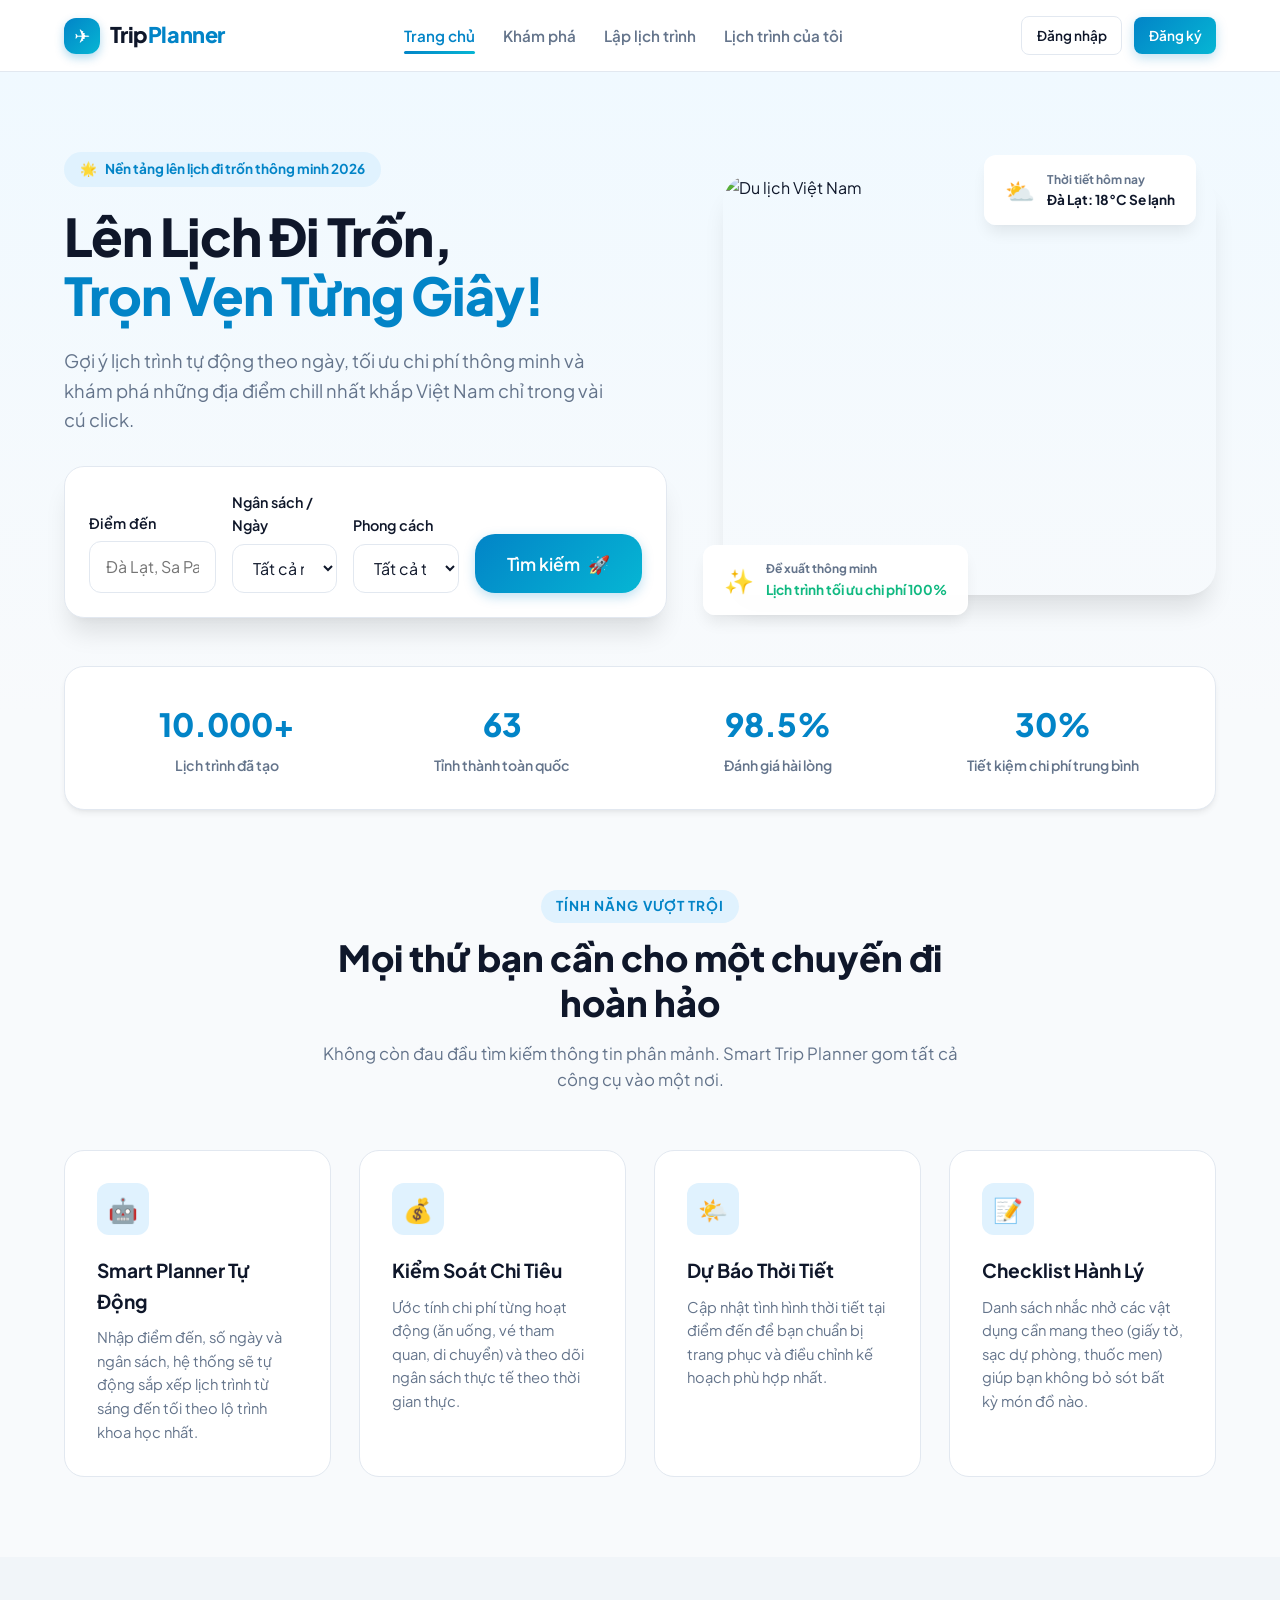
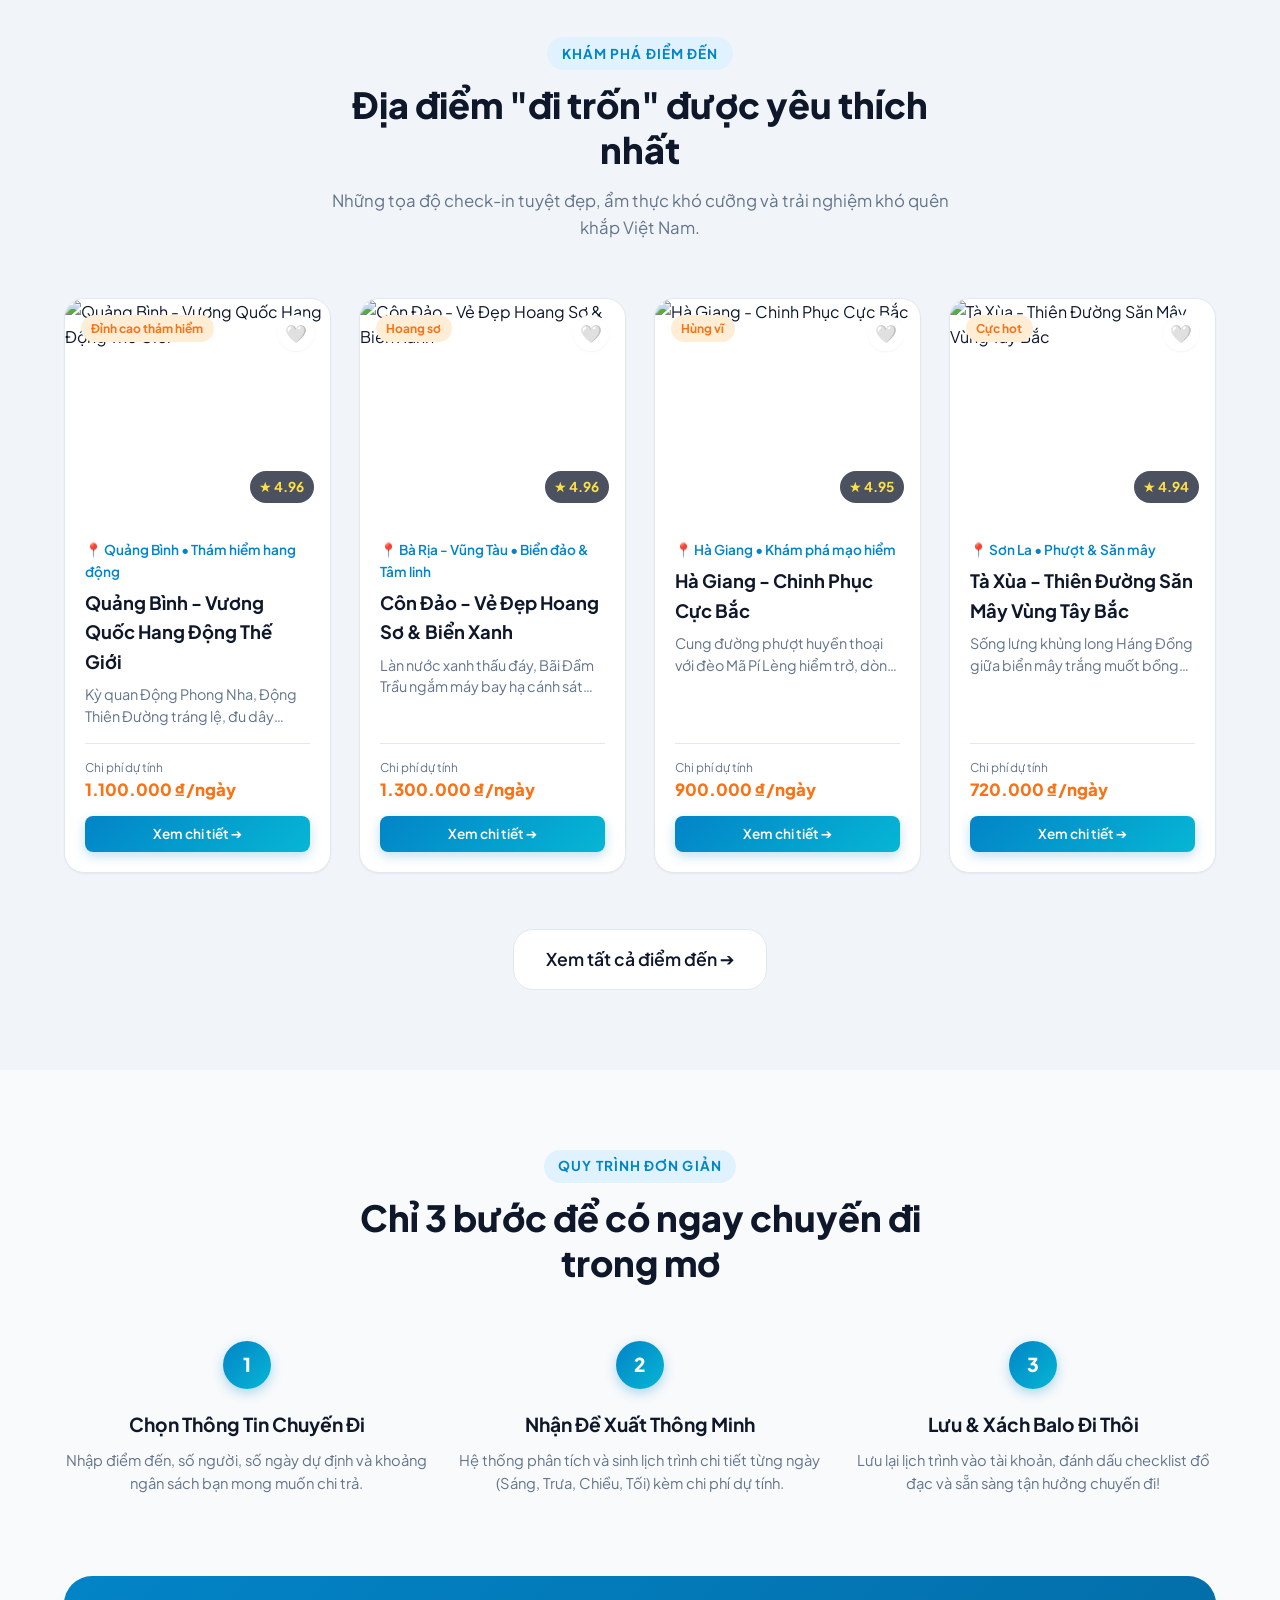
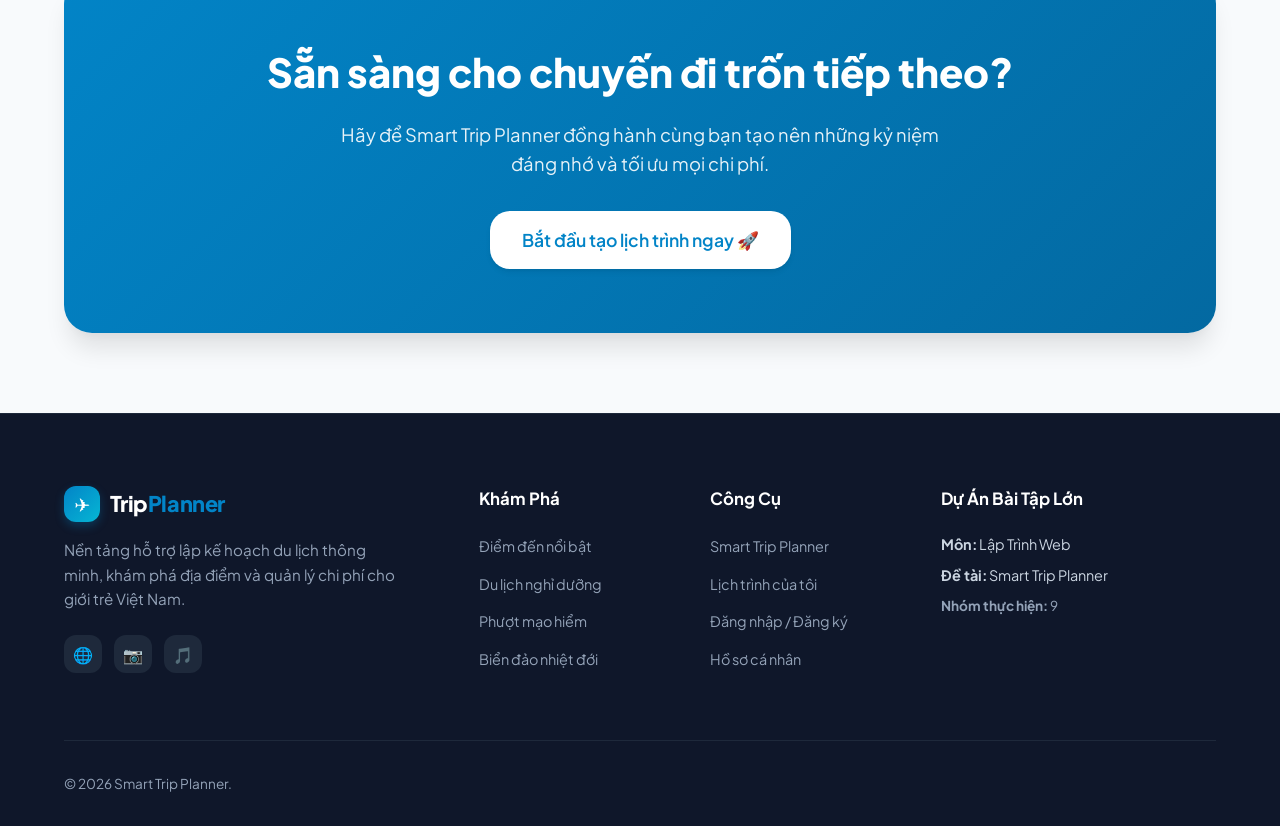
==== commit 988c95ef: "Update: all file" ====
--- a/index.html
+++ b/index.html
@@ -1,373 +1,490 @@
-<!DOCTYPE html>
+<!doctype html>
 <html lang="vi">
-<!-- ==============================================================================
-     DỰ ÁN: SMART TRIP PLANNER (LÊN LỊCH ĐI TRỐN)
-     FILE: index.html
-     NGƯỜI PHỤ TRÁCH: Khang (Trưởng nhóm - STT 1 - Trang chủ & Quản lý Tích hợp)
-     ============================================================================== -->
-<head>
-  <meta charset="UTF-8">
-  <meta name="viewport" content="width=device-width, initial-scale=1.0">
-  <meta name="description" content="Smart Trip Planner - Ứng dụng lên lịch đi trốn thông minh, gợi ý lịch trình tự động theo ngày, tối ưu chi phí và khám phá các điểm đến hot nhất Việt Nam.">
-  <title>Smart Trip Planner - Lên Lịch Đi Trốn Thông Minh</title>
-  
-  <!-- CSS Stylesheets -->
-  <link rel="stylesheet" href="assets/css/style.css">
-  <link rel="stylesheet" href="assets/css/animation.css">
-  <link rel="stylesheet" href="assets/css/responsive.css">
-  <style>
-    /* Ép khung "Điểm đến nổi bật" trang chủ hiện đúng 4 cột trên 1 hàng, không bị lệch dòng */
-    #featuredGrid {
-      grid-template-columns: repeat(4, 1fr) !important;
-    }
-    @media (max-width: 1024px) {
+ 
+  <head>
+    <meta charset="UTF-8" />
+    <meta name="viewport" content="width=device-width, initial-scale=1.0" />
+    <meta
+      name="description"
+      content="Smart Trip Planner - Ứng dụng lên lịch đi trốn thông minh, gợi ý lịch trình tự động theo ngày, tối ưu chi phí và khám phá các điểm đến hot nhất Việt Nam."
+    />
+    <title>Smart Trip Planner - Lên Lịch Đi Trốn Thông Minh</title>
+
+    <!-- CSS Stylesheets -->
+    <link rel="stylesheet" href="assets/css/style.css" />
+    <link rel="stylesheet" href="assets/css/animation.css" />
+    <link rel="stylesheet" href="assets/css/responsive.css" />
+    <style>
+      /* Ép khung "Điểm đến nổi bật" trang chủ hiện đúng 4 cột trên 1 hàng, không bị lệch dòng */
       #featuredGrid {
-        grid-template-columns: repeat(2, 1fr) !important;
+        grid-template-columns: repeat(4, 1fr) !important;
       }
-    }
-    @media (max-width: 480px) {
-      #featuredGrid {
-        grid-template-columns: 1fr !important;
+      @media (max-width: 1024px) {
+        #featuredGrid {
+          grid-template-columns: repeat(2, 1fr) !important;
+        }
       }
-    }
-    /* Card trong khung này hẹp hơn bình thường (4 cột/hàng) nên xếp Giá và nút dọc
+      @media (max-width: 480px) {
+        #featuredGrid {
+          grid-template-columns: 1fr !important;
+        }
+      }
+      /* Card trong khung này hẹp hơn bình thường (4 cột/hàng) nên xếp Giá và nút dọc
        thay vì ngang, tránh bị dính chữ vào nhau */
-    #featuredGrid .card-footer {
-      flex-direction: column;
-      align-items: stretch;
-      gap: 0.75rem;
-    }
-    #featuredGrid .card-footer .btn {
-      width: 100%;
-      text-align: center;
-    }
-  </style>
-  <link rel="stylesheet" href="assets/css/home.css">
-</head>
-<body>
-
-  <!-- ================= HEADER & NAVBAR (Khang) ================= -->
-  <header class="site-header" id="siteHeader">
-    <div class="container">
-      <nav class="navbar">
-        <a href="index.html" class="brand-logo" id="brandLogo">
-          <div class="logo-icon">✈️</div>
-          <span>Trip<span>Planner</span></span>
-        </a>
-
-        <ul class="nav-links" id="navLinks">
-          <li><a href="index.html" class="nav-link active">Trang chủ</a></li>
-          <li><a href="destinations.html" class="nav-link">Khám phá</a></li>
-          <li><a href="planner.html" class="nav-link">Lập lịch trình</a></li>
-          <li><a href="itinerary.html" class="nav-link">Lịch trình của tôi</a></li>
-          
-          <!-- Mobile Actions -->
-          <li class="mobile-actions">
-            <a href="login.html" class="btn btn-outline btn-sm">Đăng nhập</a>
-            <a href="register.html" class="btn btn-primary btn-sm">Đăng ký</a>
-          </li>
-        </ul>
-
-        <div class="nav-actions">
-          <!-- Populated by main.js (Auth state) -->
-          <a href="login.html" class="btn btn-outline btn-sm">Đăng nhập</a>
-          <a href="register.html" class="btn btn-primary btn-sm">Đăng ký</a>
-        </div>
-
-        <button class="mobile-toggle" aria-label="Toggle navigation">☰</button>
-      </nav>
-    </div>
-  </header>
-
-  <!-- ================= MAIN CONTENT (Khang) ================= -->
-  <main>
-    <!-- HERO SECTION -->
-    <section class="hero-section">
+      #featuredGrid .card-footer {
+        flex-direction: column;
+        align-items: stretch;
+        gap: 0.75rem;
+      }
+      #featuredGrid .card-footer .btn {
+        width: 100%;
+        text-align: center;
+      }
+    </style>
+    <link rel="stylesheet" href="assets/css/home.css" />
+  </head>
+  <body>
+    <!-- ================= HEADER & NAVBAR (Khang) ================= -->
+    <header class="site-header" id="siteHeader">
       <div class="container">
-        <div class="hero-wrapper">
-          <div class="hero-content">
-            <div class="hero-badge animate-fade-in-up">
-              <span>🌟</span> Nền tảng lên lịch đi trốn thông minh 2026
-            </div>
-            <h1 class="hero-title animate-fade-in-up delay-100">
-              Lên Lịch Đi Trốn,<br><span>Trọn Vẹn Từng Giây!</span>
-            </h1>
-            <p class="hero-desc animate-fade-in-up delay-200">
-              Gợi ý lịch trình tự động theo ngày, tối ưu chi phí thông minh và khám phá những địa điểm chill nhất khắp Việt Nam chỉ trong vài cú click.
-            </p>
-
-            <!-- Quick Search Bar -->
-            <div class="search-box-card animate-fade-in-up delay-300">
-              <form id="heroSearchForm">
-                <div class="search-inputs-grid">
-                  <div class="form-group" style="margin-bottom: 0;">
-                    <label class="form-label" for="heroDestinationInput">Điểm đến</label>
-                    <input type="text" id="heroDestinationInput" class="form-control" placeholder="Đà Lạt, Sa Pa, Phú Quốc...">
-                  </div>
-
-                  <div class="form-group" style="margin-bottom: 0;">
-                    <label class="form-label" for="heroBudgetSelect">Ngân sách / Ngày</label>
-                    <select id="heroBudgetSelect" class="form-control">
-                      <option value="">Tất cả mức giá</option>
-                      <option value="700000">Dưới 700.000 đ (Tiết kiệm)</option>
-                      <option value="1000000">700k - 1.000.000 đ (Vừa phải)</option>
-                      <option value="2000000">Trên 1.000.000 đ (Thoải mái)</option>
-                    </select>
-                  </div>
-
-                  <div class="form-group" style="margin-bottom: 0;">
-                    <label class="form-label" for="heroStyleSelect">Phong cách</label>
-                    <select id="heroStyleSelect" class="form-control">
-                      <option value="all">Tất cả thể loại</option>
-                      <option value="chill">☕ Nghỉ dưỡng / Chill</option>
-                      <option value="adventure">🏍️ Khám phá / Phượt</option>
-                      <option value="beach">🏖️ Biển đảo</option>
-                      <option value="nature">⛰️ Thiên nhiên / Núi</option>
-                    </select>
-                  </div>
-
-                  <button type="submit" class="btn btn-primary btn-lg" id="btnHeroSearch">
-                    <span>Tìm kiếm</span> 🚀
-                  </button>
-                </div>
-              </form>
-            </div>
-          </div>
-
-          <!-- Hero Image Media -->
-          <div class="hero-visual animate-fade-in delay-200">
-            <div class="floating-card floating-card-1 animate-float">
-              <span style="font-size: 1.5rem;">⛅</span>
-              <div>
-                <div style="color: var(--text-muted); font-size: 0.75rem;">Thời tiết hôm nay</div>
-                <div style="color: var(--text-main);">Đà Lạt: 18°C Se lạnh</div>
-              </div>
-            </div>
-
-            <img src="https://images.unsplash.com/photo-1528127269322-539801943592?auto=format&fit=crop&w=800&q=80" alt="Du lịch Việt Nam" class="hero-image-main">
-
-            <div class="floating-card floating-card-2 animate-float" style="animation-delay: -2s;">
-              <span style="font-size: 1.5rem;">✨</span>
-              <div>
-                <div style="color: var(--text-muted); font-size: 0.75rem;">Đề xuất thông minh</div>
-                <div style="color: var(--secondary);">Lịch trình tối ưu chi phí 100%</div>
-              </div>
-            </div>
-          </div>
-        </div>
-      </div>
-    </section>
-
-    <!-- STATS BANNER -->
-    <div class="container">
-      <div class="stats-bar">
-        <div>
-          <div class="stat-box-num">10.000+</div>
-          <div class="stat-box-desc">Lịch trình đã tạo</div>
-        </div>
-        <div>
-          <div class="stat-box-num">63</div>
-          <div class="stat-box-desc">Tỉnh thành toàn quốc</div>
-        </div>
-        <div>
-          <div class="stat-box-num">98.5%</div>
-          <div class="stat-box-desc">Đánh giá hài lòng</div>
-        </div>
-        <div>
-          <div class="stat-box-num">30%</div>
-          <div class="stat-box-desc">Tiết kiệm chi phí trung bình</div>
-        </div>
-      </div>
-    </div>
-
-    <!-- SECTION: TÍNH NĂNG NỔI BẬT -->
-    <section class="section" id="features">
-      <div class="container">
-        <div class="section-header">
-          <div class="section-tag">Tính Năng Vượt Trội</div>
-          <h2 class="section-title">Mọi thứ bạn cần cho một chuyến đi hoàn hảo</h2>
-          <p class="section-subtitle">Không còn đau đầu tìm kiếm thông tin phân mảnh. Smart Trip Planner gom tất cả công cụ vào một nơi.</p>
-        </div>
-
-        <div class="destination-grid" style="grid-template-columns: repeat(auto-fit, minmax(250px, 1fr));">
-          <div class="feature-card">
-            <div class="feature-icon">🤖</div>
-            <h3 class="feature-title">Smart Planner Tự Động</h3>
-            <p class="feature-desc">Nhập điểm đến, số ngày và ngân sách, hệ thống sẽ tự động sắp xếp lịch trình từ sáng đến tối theo lộ trình khoa học nhất.</p>
-          </div>
-
-          <div class="feature-card">
-            <div class="feature-icon">💰</div>
-            <h3 class="feature-title">Kiểm Soát Chi Tiêu</h3>
-            <p class="feature-desc">Ước tính chi phí từng hoạt động (ăn uống, vé tham quan, di chuyển) và theo dõi ngân sách thực tế theo thời gian thực.</p>
-          </div>
-
-          <div class="feature-card">
-            <div class="feature-icon">🌤️</div>
-            <h3 class="feature-title">Dự Báo Thời Tiết</h3>
-            <p class="feature-desc">Cập nhật tình hình thời tiết tại điểm đến để bạn chuẩn bị trang phục và điều chỉnh kế hoạch phù hợp nhất.</p>
-          </div>
-
-          <div class="feature-card">
-            <div class="feature-icon">📝</div>
-            <h3 class="feature-title">Checklist Hành Lý</h3>
-            <p class="feature-desc">Danh sách nhắc nhở các vật dụng cần mang theo (giấy tờ, sạc dự phòng, thuốc men) giúp bạn không bỏ sót bất kỳ món đồ nào.</p>
-          </div>
-        </div>
-      </div>
-    </section>
-
-    <!-- SECTION: ĐIỂM ĐẾN NỔI BẬT -->
-    <section class="section section-alt" id="featuredDestinations">
-      <div class="container">
-        <div class="section-header">
-          <div class="section-tag">Khám Phá Điểm Đến</div>
-          <h2 class="section-title">Địa điểm "đi trốn" được yêu thích nhất</h2>
-          <p class="section-subtitle">Những tọa độ check-in tuyệt đẹp, ẩm thực khó cưỡng và trải nghiệm khó quên khắp Việt Nam.</p>
-        </div>
-
-        <!-- Destination Cards Render Container -->
-        <div class="destination-grid" id="featuredGrid">
-          <!-- Will be rendered by JavaScript from data.js -->
-        </div>
-
-        <div style="text-align: center; margin-top: 3.5rem;">
-          <a href="destinations.html" class="btn btn-outline btn-lg" id="btnExploreMore">
-            Xem tất cả điểm đến ➔
-          </a>
-        </div>
-      </div>
-    </section>
-
-    <!-- SECTION: 3 BƯỚC LÊN LỊCH TRÌNH -->
-    <section class="section">
-      <div class="container">
-        <div class="section-header">
-          <div class="section-tag">Quy Trình Đơn Giản</div>
-          <h2 class="section-title">Chỉ 3 bước để có ngay chuyến đi trong mơ</h2>
-        </div>
-
-        <div class="destination-grid" style="grid-template-columns: repeat(auto-fit, minmax(260px, 1fr));">
-          <div class="step-item">
-            <div class="step-number">1</div>
-            <h3 class="feature-title">Chọn Thông Tin Chuyến Đi</h3>
-            <p class="feature-desc">Nhập điểm đến, số người, số ngày dự định và khoảng ngân sách bạn mong muốn chi trả.</p>
-          </div>
-
-          <div class="step-item">
-            <div class="step-number">2</div>
-            <h3 class="feature-title">Nhận Đề Xuất Thông Minh</h3>
-            <p class="feature-desc">Hệ thống phân tích và sinh lịch trình chi tiết từng ngày (Sáng, Trưa, Chiều, Tối) kèm chi phí dự tính.</p>
-          </div>
-
-          <div class="step-item">
-            <div class="step-number">3</div>
-            <h3 class="feature-title">Lưu & Xách Balo Đi Thôi</h3>
-            <p class="feature-desc">Lưu lại lịch trình vào tài khoản, đánh dấu checklist đồ đạc và sẵn sàng tận hưởng chuyến đi!</p>
-          </div>
-        </div>
-      </div>
-    </section>
-
-    <!-- SECTION: CTA BANNER -->
-    <section class="section" style="padding-top: 0;">
-      <div class="container">
-        <div class="cta-banner">
-          <h2 style="font-size: 2.5rem; font-weight: 800; margin-bottom: 1rem;">
-            Sẵn sàng cho chuyến đi trốn tiếp theo?
-          </h2>
-          <p style="font-size: 1.15rem; max-width: 600px; margin: 0 auto 2rem auto; opacity: 0.9;">
-            Hãy để Smart Trip Planner đồng hành cùng bạn tạo nên những kỷ niệm đáng nhớ và tối ưu mọi chi phí.
-          </p>
-          <a href="planner.html" class="btn btn-white btn-lg" id="btnCtaPlanNow">
-            Bắt đầu tạo lịch trình ngay 🚀
-          </a>
-        </div>
-      </div>
-    </section>
-  </main>
-
-  <!-- ================= FOOTER (Khang) ================= -->
-  <footer class="site-footer">
-    <div class="container">
-      <div class="footer-grid">
-        <div class="footer-col footer-brand">
-          <a href="index.html" class="brand-logo">
+        <nav class="navbar">
+          <a href="index.html" class="brand-logo" id="brandLogo">
             <div class="logo-icon">✈️</div>
             <span>Trip<span>Planner</span></span>
           </a>
-          <p class="footer-desc">
-            Nền tảng hỗ trợ lập kế hoạch du lịch thông minh, khám phá địa điểm và quản lý chi phí cho giới trẻ Việt Nam.
-          </p>
-          <div class="footer-socials">
-            <a href="#" class="social-btn" title="Facebook">🌐</a>
-            <a href="#" class="social-btn" title="Instagram">📷</a>
-            <a href="#" class="social-btn" title="TikTok">🎵</a>
-          </div>
-        </div>
-
-        <div class="footer-col">
-          <h4 class="footer-heading">Khám Phá</h4>
-          <ul class="footer-links">
-            <li><a href="destinations.html">Điểm đến nổi bật</a></li>
-            <li><a href="destinations.html?category=chill">Du lịch nghỉ dưỡng</a></li>
-            <li><a href="destinations.html?category=adventure">Phượt mạo hiểm</a></li>
-            <li><a href="destinations.html?category=beach">Biển đảo nhiệt đới</a></li>
+
+          <ul class="nav-links" id="navLinks">
+            <li><a href="index.html" class="nav-link active">Trang chủ</a></li>
+            <li><a href="destinations.html" class="nav-link">Khám phá</a></li>
+            <li><a href="planner.html" class="nav-link">Lập lịch trình</a></li>
+            <li>
+              <a href="itinerary.html" class="nav-link">Lịch trình của tôi</a>
+            </li>
+
+            <!-- Mobile Actions -->
+            <li class="mobile-actions">
+              <a href="login.html" class="btn btn-outline btn-sm">Đăng nhập</a>
+              <a href="register.html" class="btn btn-primary btn-sm">Đăng ký</a>
+            </li>
           </ul>
-        </div>
-
-        <div class="footer-col">
-          <h4 class="footer-heading">Công Cụ</h4>
-          <ul class="footer-links">
-            <li><a href="planner.html">Smart Trip Planner</a></li>
-            <li><a href="itinerary.html">Lịch trình của tôi</a></li>
-            <li><a href="login.html">Đăng nhập / Đăng ký</a></li>
-            <li><a href="profile.html">Hồ sơ cá nhân</a></li>
-          </ul>
-        </div>
-
-        <div class="footer-col">
-          <h4 class="footer-heading">Dự Án Bài Tập Lớn</h4>
-          <p style="font-size: 0.9rem; margin-bottom: 0.5rem; color: #cbd5e1;"><strong>Môn:</strong> Lập Trình Web</p>
-          <p style="font-size: 0.9rem; margin-bottom: 0.5rem; color: #cbd5e1;"><strong>Đề tài:</strong> Smart Trip Planner (Lên lịch đi trốn)</p>
-          <p style="font-size: 0.85rem; color: #94a3b8;">Nhóm thực hiện: Khang (Leader), Khiêm, Vương, Nguyên, Huy</p>
-        </div>
+
+          <div class="nav-actions">
+            <!-- Populated by main.js (Auth state) -->
+            <a href="login.html" class="btn btn-outline btn-sm">Đăng nhập</a>
+            <a href="register.html" class="btn btn-primary btn-sm">Đăng ký</a>
+          </div>
+
+          <button class="mobile-toggle" aria-label="Toggle navigation">
+            ☰
+          </button>
+        </nav>
       </div>
-
-      <div class="footer-bottom">
-        <p>&copy; 2026 Smart Trip Planner. Xây dựng với HTML5, CSS3 & JavaScript thuần.</p>
-        <p>Phụ trách Trang chủ & Tích hợp: <strong>Khang</strong></p>
+    </header>
+
+    <!-- ================= MAIN CONTENT (Khang) ================= -->
+    <main>
+      <!-- HERO SECTION -->
+      <section class="hero-section">
+        <div class="container">
+          <div class="hero-wrapper">
+            <div class="hero-content">
+              <div class="hero-badge animate-fade-in-up">
+                <span>🌟</span> Nền tảng lên lịch đi trốn thông minh 2026
+              </div>
+              <h1 class="hero-title animate-fade-in-up delay-100">
+                Lên Lịch Đi Trốn,<br /><span>Trọn Vẹn Từng Giây!</span>
+              </h1>
+              <p class="hero-desc animate-fade-in-up delay-200">
+                Gợi ý lịch trình tự động theo ngày, tối ưu chi phí thông minh và
+                khám phá những địa điểm chill nhất khắp Việt Nam chỉ trong vài
+                cú click.
+              </p>
+
+              <!-- Quick Search Bar -->
+              <div class="search-box-card animate-fade-in-up delay-300">
+                <form id="heroSearchForm">
+                  <div class="search-inputs-grid">
+                    <div class="form-group" style="margin-bottom: 0">
+                      <label class="form-label" for="heroDestinationInput"
+                        >Điểm đến</label
+                      >
+                      <input
+                        type="text"
+                        id="heroDestinationInput"
+                        class="form-control"
+                        placeholder="Đà Lạt, Sa Pa, Phú Quốc..."
+                      />
+                    </div>
+
+                    <div class="form-group" style="margin-bottom: 0">
+                      <label class="form-label" for="heroBudgetSelect"
+                        >Ngân sách / Ngày</label
+                      >
+                      <select id="heroBudgetSelect" class="form-control">
+                        <option value="">Tất cả mức giá</option>
+                        <option value="700000">
+                          Dưới 700.000 đ (Tiết kiệm)
+                        </option>
+                        <option value="1000000">
+                          700k - 1.000.000 đ (Vừa phải)
+                        </option>
+                        <option value="2000000">
+                          Trên 1.000.000 đ (Thoải mái)
+                        </option>
+                      </select>
+                    </div>
+
+                    <div class="form-group" style="margin-bottom: 0">
+                      <label class="form-label" for="heroStyleSelect"
+                        >Phong cách</label
+                      >
+                      <select id="heroStyleSelect" class="form-control">
+                        <option value="all">Tất cả thể loại</option>
+                        <option value="chill">☕ Nghỉ dưỡng / Chill</option>
+                        <option value="adventure">🏍️ Khám phá / Phượt</option>
+                        <option value="beach">🏖️ Biển đảo</option>
+                        <option value="nature">⛰️ Thiên nhiên / Núi</option>
+                      </select>
+                    </div>
+
+                    <button
+                      type="submit"
+                      class="btn btn-primary btn-lg"
+                      id="btnHeroSearch"
+                    >
+                      <span>Tìm kiếm</span> 🚀
+                    </button>
+                  </div>
+                </form>
+              </div>
+            </div>
+
+            <!-- Hero Image Media -->
+            <div class="hero-visual animate-fade-in delay-200">
+              <div class="floating-card floating-card-1 animate-float">
+                <span style="font-size: 1.5rem">⛅</span>
+                <div>
+                  <div style="color: var(--text-muted); font-size: 0.75rem">
+                    Thời tiết hôm nay
+                  </div>
+                  <div style="color: var(--text-main)">
+                    Đà Lạt: 18°C Se lạnh
+                  </div>
+                </div>
+              </div>
+
+              <img
+                src="https://images.unsplash.com/photo-1528127269322-539801943592?auto=format&fit=crop&w=800&q=80"
+                alt="Du lịch Việt Nam"
+                class="hero-image-main"
+              />
+
+              <div
+                class="floating-card floating-card-2 animate-float"
+                style="animation-delay: -2s"
+              >
+                <span style="font-size: 1.5rem">✨</span>
+                <div>
+                  <div style="color: var(--text-muted); font-size: 0.75rem">
+                    Đề xuất thông minh
+                  </div>
+                  <div style="color: var(--secondary)">
+                    Lịch trình tối ưu chi phí 100%
+                  </div>
+                </div>
+              </div>
+            </div>
+          </div>
+        </div>
+      </section>
+
+      <!-- STATS BANNER -->
+      <div class="container">
+        <div class="stats-bar">
+          <div>
+            <div class="stat-box-num">10.000+</div>
+            <div class="stat-box-desc">Lịch trình đã tạo</div>
+          </div>
+          <div>
+            <div class="stat-box-num">63</div>
+            <div class="stat-box-desc">Tỉnh thành toàn quốc</div>
+          </div>
+          <div>
+            <div class="stat-box-num">98.5%</div>
+            <div class="stat-box-desc">Đánh giá hài lòng</div>
+          </div>
+          <div>
+            <div class="stat-box-num">30%</div>
+            <div class="stat-box-desc">Tiết kiệm chi phí trung bình</div>
+          </div>
+        </div>
       </div>
-    </div>
-  </footer>
-
-  <!-- Scripts -->
-  <script src="assets/js/data.js"></script>
-  <script src="assets/js/main.js"></script>
-  <script>
-    // Render featured destinations with favorite toggle
-    document.addEventListener('DOMContentLoaded', async () => {
-      const grid = document.getElementById('featuredGrid');
-      if (!grid || !window.TripDataService) return;
-
-      grid.innerHTML = '<p style="text-align:center; color: var(--text-muted); grid-column: 1 / -1;">Đang tải dữ liệu...</p>';
-
-      // Lấy 4 điểm đến có rating cao nhất để làm nổi bật trên trang chủ
-      const allDestinations = await TripDataService.getAllDestinations();
-      const destinations = [...allDestinations]
-        .sort((a, b) => b.rating - a.rating)
-        .slice(0, 4);
-
-      const favIds = await TripDataService.getFavorites();
-
-      grid.innerHTML = destinations.map(item => {
-        const isFav = Array.isArray(favIds) && favIds.includes(item.id);
-        return `
+
+      <!-- SECTION: TÍNH NĂNG NỔI BẬT -->
+      <section class="section" id="features">
+        <div class="container">
+          <div class="section-header">
+            <div class="section-tag">Tính Năng Vượt Trội</div>
+            <h2 class="section-title">
+              Mọi thứ bạn cần cho một chuyến đi hoàn hảo
+            </h2>
+            <p class="section-subtitle">
+              Không còn đau đầu tìm kiếm thông tin phân mảnh. Smart Trip Planner
+              gom tất cả công cụ vào một nơi.
+            </p>
+          </div>
+
+          <div
+            class="destination-grid"
+            style="grid-template-columns: repeat(auto-fit, minmax(250px, 1fr))"
+          >
+            <div class="feature-card">
+              <div class="feature-icon">🤖</div>
+              <h3 class="feature-title">Smart Planner Tự Động</h3>
+              <p class="feature-desc">
+                Nhập điểm đến, số ngày và ngân sách, hệ thống sẽ tự động sắp xếp
+                lịch trình từ sáng đến tối theo lộ trình khoa học nhất.
+              </p>
+            </div>
+
+            <div class="feature-card">
+              <div class="feature-icon">💰</div>
+              <h3 class="feature-title">Kiểm Soát Chi Tiêu</h3>
+              <p class="feature-desc">
+                Ước tính chi phí từng hoạt động (ăn uống, vé tham quan, di
+                chuyển) và theo dõi ngân sách thực tế theo thời gian thực.
+              </p>
+            </div>
+
+            <div class="feature-card">
+              <div class="feature-icon">🌤️</div>
+              <h3 class="feature-title">Dự Báo Thời Tiết</h3>
+              <p class="feature-desc">
+                Cập nhật tình hình thời tiết tại điểm đến để bạn chuẩn bị trang
+                phục và điều chỉnh kế hoạch phù hợp nhất.
+              </p>
+            </div>
+
+            <div class="feature-card">
+              <div class="feature-icon">📝</div>
+              <h3 class="feature-title">Checklist Hành Lý</h3>
+              <p class="feature-desc">
+                Danh sách nhắc nhở các vật dụng cần mang theo (giấy tờ, sạc dự
+                phòng, thuốc men) giúp bạn không bỏ sót bất kỳ món đồ nào.
+              </p>
+            </div>
+          </div>
+        </div>
+      </section>
+
+      <!-- SECTION: ĐIỂM ĐẾN NỔI BẬT -->
+      <section class="section section-alt" id="featuredDestinations">
+        <div class="container">
+          <div class="section-header">
+            <div class="section-tag">Khám Phá Điểm Đến</div>
+            <h2 class="section-title">
+              Địa điểm "đi trốn" được yêu thích nhất
+            </h2>
+            <p class="section-subtitle">
+              Những tọa độ check-in tuyệt đẹp, ẩm thực khó cưỡng và trải nghiệm
+              khó quên khắp Việt Nam.
+            </p>
+          </div>
+
+          <!-- Destination Cards Render Container -->
+          <div class="destination-grid" id="featuredGrid">
+            <!-- Will be rendered by JavaScript from data.js -->
+          </div>
+
+          <div style="text-align: center; margin-top: 3.5rem">
+            <a
+              href="destinations.html"
+              class="btn btn-outline btn-lg"
+              id="btnExploreMore"
+            >
+              Xem tất cả điểm đến ➔
+            </a>
+          </div>
+        </div>
+      </section>
+
+      <!-- SECTION: 3 BƯỚC LÊN LỊCH TRÌNH -->
+      <section class="section">
+        <div class="container">
+          <div class="section-header">
+            <div class="section-tag">Quy Trình Đơn Giản</div>
+            <h2 class="section-title">
+              Chỉ 3 bước để có ngay chuyến đi trong mơ
+            </h2>
+          </div>
+
+          <div
+            class="destination-grid"
+            style="grid-template-columns: repeat(auto-fit, minmax(260px, 1fr))"
+          >
+            <div class="step-item">
+              <div class="step-number">1</div>
+              <h3 class="feature-title">Chọn Thông Tin Chuyến Đi</h3>
+              <p class="feature-desc">
+                Nhập điểm đến, số người, số ngày dự định và khoảng ngân sách bạn
+                mong muốn chi trả.
+              </p>
+            </div>
+
+            <div class="step-item">
+              <div class="step-number">2</div>
+              <h3 class="feature-title">Nhận Đề Xuất Thông Minh</h3>
+              <p class="feature-desc">
+                Hệ thống phân tích và sinh lịch trình chi tiết từng ngày (Sáng,
+                Trưa, Chiều, Tối) kèm chi phí dự tính.
+              </p>
+            </div>
+
+            <div class="step-item">
+              <div class="step-number">3</div>
+              <h3 class="feature-title">Lưu & Xách Balo Đi Thôi</h3>
+              <p class="feature-desc">
+                Lưu lại lịch trình vào tài khoản, đánh dấu checklist đồ đạc và
+                sẵn sàng tận hưởng chuyến đi!
+              </p>
+            </div>
+          </div>
+        </div>
+      </section>
+
+      <!-- SECTION: CTA BANNER -->
+      <section class="section" style="padding-top: 0">
+        <div class="container">
+          <div class="cta-banner">
+            <h2
+              style="font-size: 2.5rem; font-weight: 800; margin-bottom: 1rem"
+            >
+              Sẵn sàng cho chuyến đi trốn tiếp theo?
+            </h2>
+            <p
+              style="
+                font-size: 1.15rem;
+                max-width: 600px;
+                margin: 0 auto 2rem auto;
+                opacity: 0.9;
+              "
+            >
+              Hãy để Smart Trip Planner đồng hành cùng bạn tạo nên những kỷ niệm
+              đáng nhớ và tối ưu mọi chi phí.
+            </p>
+            <a
+              href="planner.html"
+              class="btn btn-white btn-lg"
+              id="btnCtaPlanNow"
+            >
+              Bắt đầu tạo lịch trình ngay 🚀
+            </a>
+          </div>
+        </div>
+      </section>
+    </main>
+
+    <!-- ================= FOOTER (Khang) ================= -->
+    <footer class="site-footer">
+      <div class="container">
+        <div class="footer-grid">
+          <div class="footer-col footer-brand">
+            <a href="index.html" class="brand-logo">
+              <div class="logo-icon">✈️</div>
+              <span>Trip<span>Planner</span></span>
+            </a>
+            <p class="footer-desc">
+              Nền tảng hỗ trợ lập kế hoạch du lịch thông minh, khám phá địa điểm
+              và quản lý chi phí cho giới trẻ Việt Nam.
+            </p>
+            <div class="footer-socials">
+              <a href="#" class="social-btn" title="Facebook">🌐</a>
+              <a href="#" class="social-btn" title="Instagram">📷</a>
+              <a href="#" class="social-btn" title="TikTok">🎵</a>
+            </div>
+          </div>
+
+          <div class="footer-col">
+            <h4 class="footer-heading">Khám Phá</h4>
+            <ul class="footer-links">
+              <li><a href="destinations.html">Điểm đến nổi bật</a></li>
+              <li>
+                <a href="destinations.html?category=chill"
+                  >Du lịch nghỉ dưỡng</a
+                >
+              </li>
+              <li>
+                <a href="destinations.html?category=adventure"
+                  >Phượt mạo hiểm</a
+                >
+              </li>
+              <li>
+                <a href="destinations.html?category=beach"
+                  >Biển đảo nhiệt đới</a
+                >
+              </li>
+            </ul>
+          </div>
+
+          <div class="footer-col">
+            <h4 class="footer-heading">Công Cụ</h4>
+            <ul class="footer-links">
+              <li><a href="planner.html">Smart Trip Planner</a></li>
+              <li><a href="itinerary.html">Lịch trình của tôi</a></li>
+              <li><a href="login.html">Đăng nhập / Đăng ký</a></li>
+              <li><a href="profile.html">Hồ sơ cá nhân</a></li>
+            </ul>
+          </div>
+
+          <div class="footer-col">
+            <h4 class="footer-heading">Dự Án Bài Tập Lớn</h4>
+            <p style="font-size: 0.9rem; margin-bottom: 0.5rem; color: #cbd5e1">
+              <strong>Môn:</strong> Lập Trình Web
+            </p>
+            <p style="font-size: 0.9rem; margin-bottom: 0.5rem; color: #cbd5e1">
+              <strong>Đề tài:</strong> Smart Trip Planner
+            </p>
+            <p style="font-size: 0.85rem; color: #94a3b8">
+              <strong>Nhóm thực hiện:</strong> 9
+            </p>
+          </div>
+        </div>
+
+        <div class="footer-bottom">
+          <p>&copy; 2026 Smart Trip Planner.</p>
+        </div>
+      </div>
+    </footer>
+
+    <!-- Scripts -->
+    <script src="assets/js/data.js"></script>
+    <script src="assets/js/main.js"></script>
+    <script>
+      // Render featured destinations with favorite toggle
+      document.addEventListener("DOMContentLoaded", async () => {
+        const grid = document.getElementById("featuredGrid");
+        if (!grid || !window.TripDataService) return;
+
+        grid.innerHTML =
+          '<p style="text-align:center; color: var(--text-muted); grid-column: 1 / -1;">Đang tải dữ liệu...</p>';
+
+        // Lấy 4 điểm đến có rating cao nhất để làm nổi bật trên trang chủ
+        const allDestinations = await TripDataService.getAllDestinations();
+        const destinations = [...allDestinations]
+          .sort((a, b) => b.rating - a.rating)
+          .slice(0, 4);
+
+        const favIds = await TripDataService.getFavorites();
+
+        grid.innerHTML = destinations
+          .map((item) => {
+            const isFav = Array.isArray(favIds) && favIds.includes(item.id);
+            return `
           <article class="card destination-card hover-lift animate-fade-in">
             <div class="card-media">
               <span class="badge badge-accent card-badge">${escapeHtml(item.badge)}</span>
-              <button class="btn-fav card-fav-btn ${isFav ? 'active' : ''}" onclick="toggleFavCard(event, '${item.id}')" title="Thêm vào yêu thích">
-                ${isFav ? '❤️' : '🤍'}
+              <button class="btn-fav card-fav-btn ${isFav ? "active" : ""}" onclick="toggleFavCard(event, '${item.id}')" title="Thêm vào yêu thích">
+                ${isFav ? "❤️" : "🤍"}
               </button>
               <span class="card-rating">★ ${item.rating}</span>
               <img src="${item.image}" alt="${escapeHtml(item.name)}" loading="lazy">
@@ -386,18 +503,24 @@
             </div>
           </article>
         `;
-      }).join('');
-    });
-
-    async function toggleFavCard(e, destId) {
-      e.preventDefault();
-      e.stopPropagation();
-      const btn = e.currentTarget;
-      const isNowFav = await TripDataService.toggleFavorite(destId);
-      btn.classList.toggle('active', isNowFav);
-      btn.innerHTML = isNowFav ? '❤️' : '🤍';
-      showToast(isNowFav ? 'Đã thêm vào danh sách yêu thích!' : 'Đã xóa khỏi danh sách yêu thích!', 'info');
-    }
-  </script>
-</body>
+          })
+          .join("");
+      });
+
+      async function toggleFavCard(e, destId) {
+        e.preventDefault();
+        e.stopPropagation();
+        const btn = e.currentTarget;
+        const isNowFav = await TripDataService.toggleFavorite(destId);
+        btn.classList.toggle("active", isNowFav);
+        btn.innerHTML = isNowFav ? "❤️" : "🤍";
+        showToast(
+          isNowFav
+            ? "Đã thêm vào danh sách yêu thích!"
+            : "Đã xóa khỏi danh sách yêu thích!",
+          "info",
+        );
+      }
+    </script>
+  </body>
 </html>
--- a/assets/css/style.css
+++ b/assets/css/style.css
@@ -1,13 +1,4 @@
-/**
- * ==============================================================================
- * DỰ ÁN: SMART TRIP PLANNER (LÊN LỊCH ĐI TRỐN)
- * FILE: assets/css/style.css
- * NGƯỜI PHỤ TRÁCH: Khang (Trưởng nhóm - STT 1 - Kiến trúc & CSS Design System)
- * ==============================================================================
- * Định nghĩa toàn bộ Design System, màu sắc, typography, components:
- * Buttons, Cards, Modals, Forms, Gallery, Weather Widget, Star Ratings,
- * Checklist, Expense Tracker và Tối ưu In ấn (@media print).
- */
+
 
 @import url('https://fonts.googleapis.com/css2?family=Plus+Jakarta+Sans:ital,wght@0,300;0,400;0,500;0,600;0,700;0,800;1,400&display=swap');
 
--- a/assets/css/animation.css
+++ b/assets/css/animation.css
@@ -1,8 +1,4 @@
-/* ==========================================================================
-   SMART TRIP PLANNER - ANIMATION SYSTEM
-   Thành viên: Khang & Nhóm
-   Hiệu ứng chuyển động mượt mà cho UI
-   ========================================================================== */
+
 
 @keyframes fadeIn {
   from {
--- a/assets/css/responsive.css
+++ b/assets/css/responsive.css
@@ -1,8 +1,3 @@
-/* ==========================================================================
-   SMART TRIP PLANNER - RESPONSIVE STYLES
-   Thành viên: Khang & Nhóm
-   Tương thích hoàn hảo trên Desktop, Tablet và Mobile
-   ========================================================================== */
 
 /* --- TABLET & SMALL DESKTOP (<= 1024px) --- */
 @media (max-width: 1024px) {
--- a/assets/css/home.css
+++ b/assets/css/home.css
@@ -1,12 +1,3 @@
-/**
- * ==============================================================================
- * DỰ ÁN: SMART TRIP PLANNER (LÊN LỊCH ĐI TRỐN)
- * FILE: assets/css/home.css
- * NGƯỜI PHỤ TRÁCH: Khang (Trưởng nhóm - STT 1)
- * ==============================================================================
- * Định nghĩa giao diện chuyên biệt cho Trang Chủ (index.html):
- * Hero banner, Search box, Floating widgets, Stats banner, Features, CTA.
- */
 
 /* --- HERO SECTION --- */
 .hero-section {
